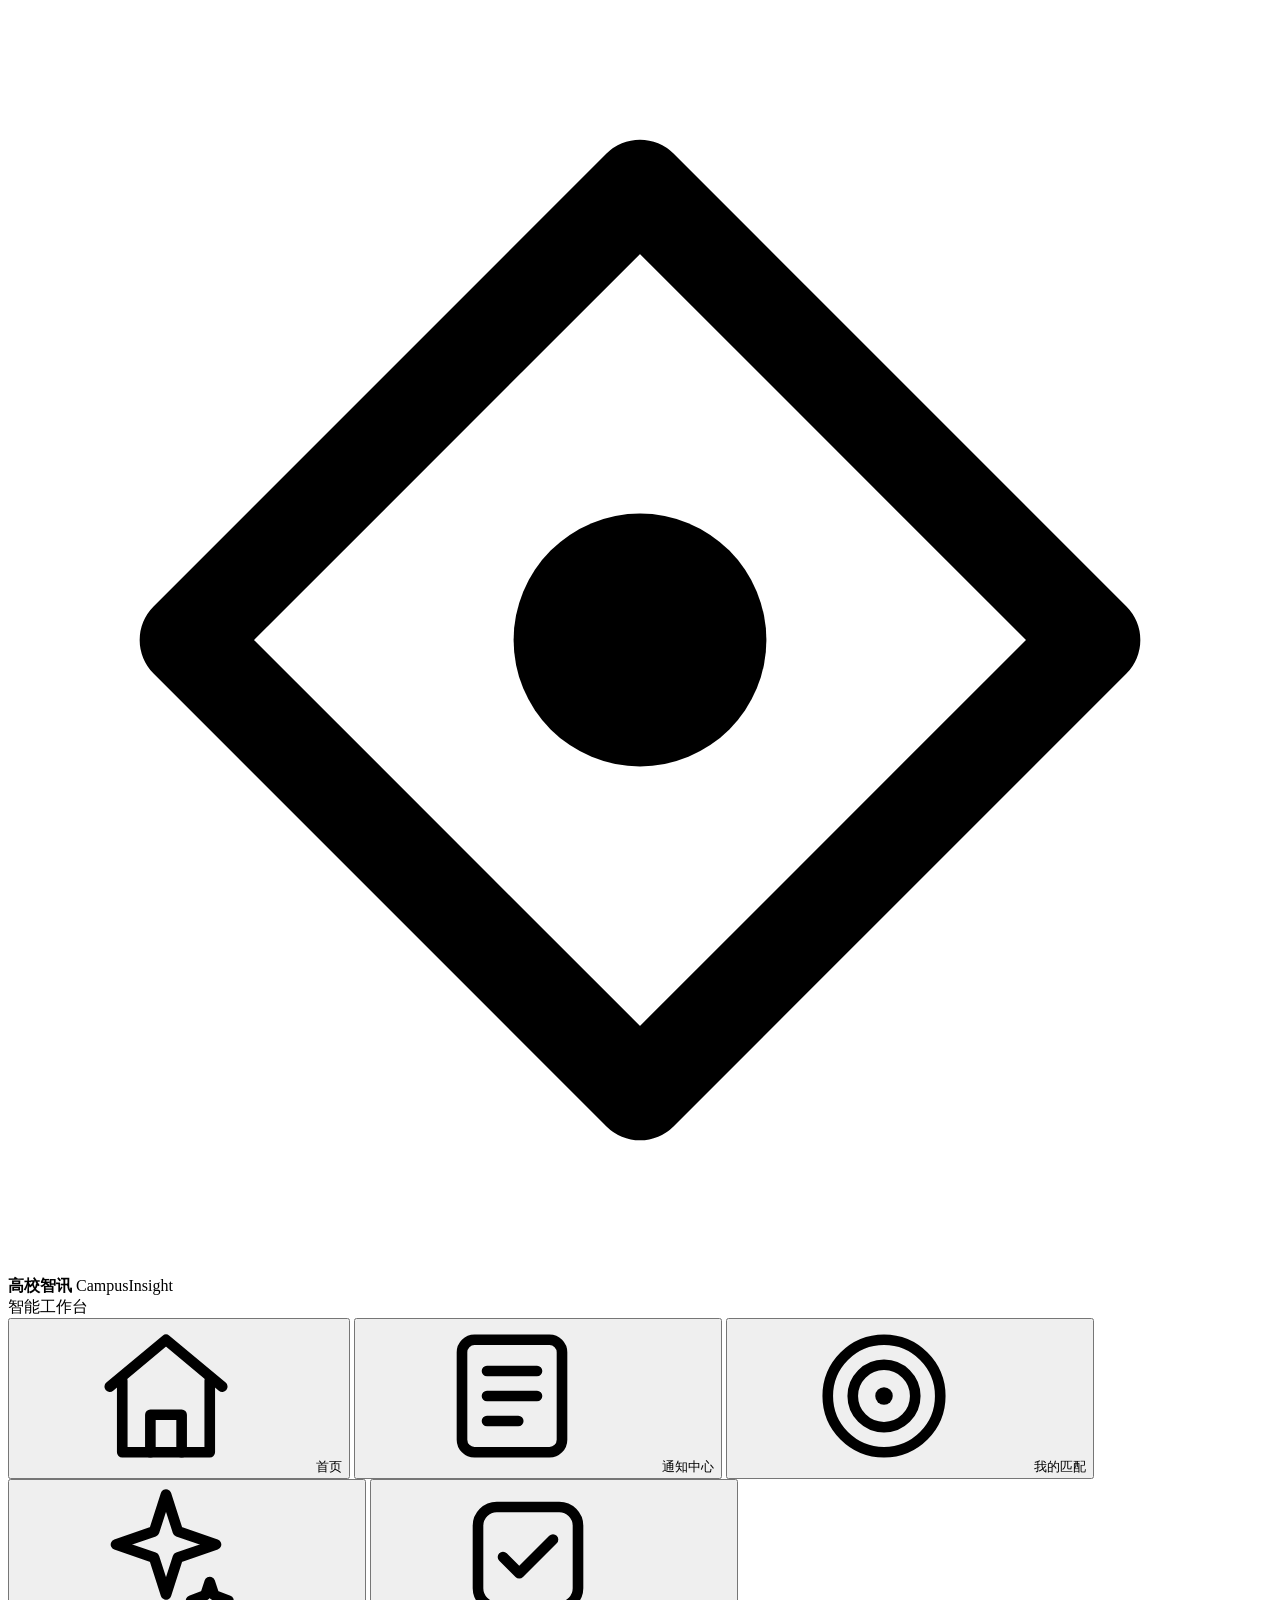
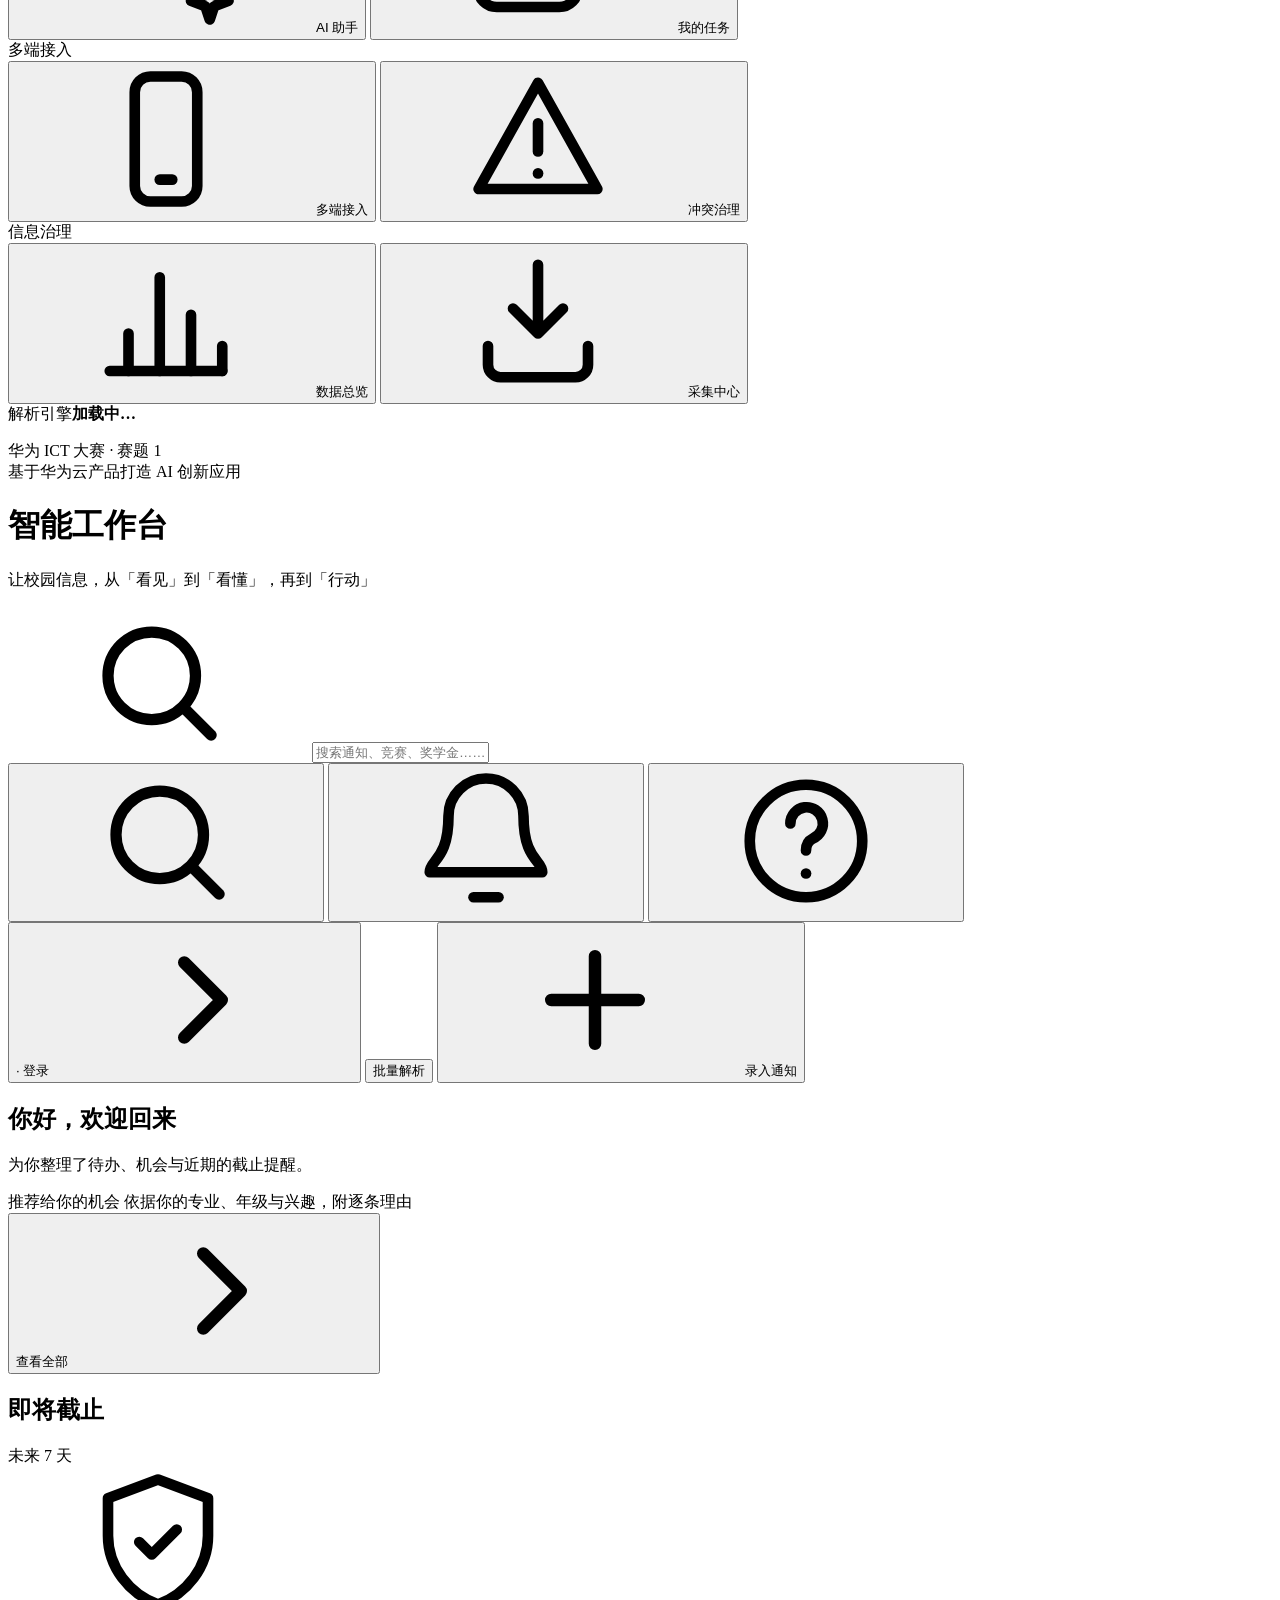
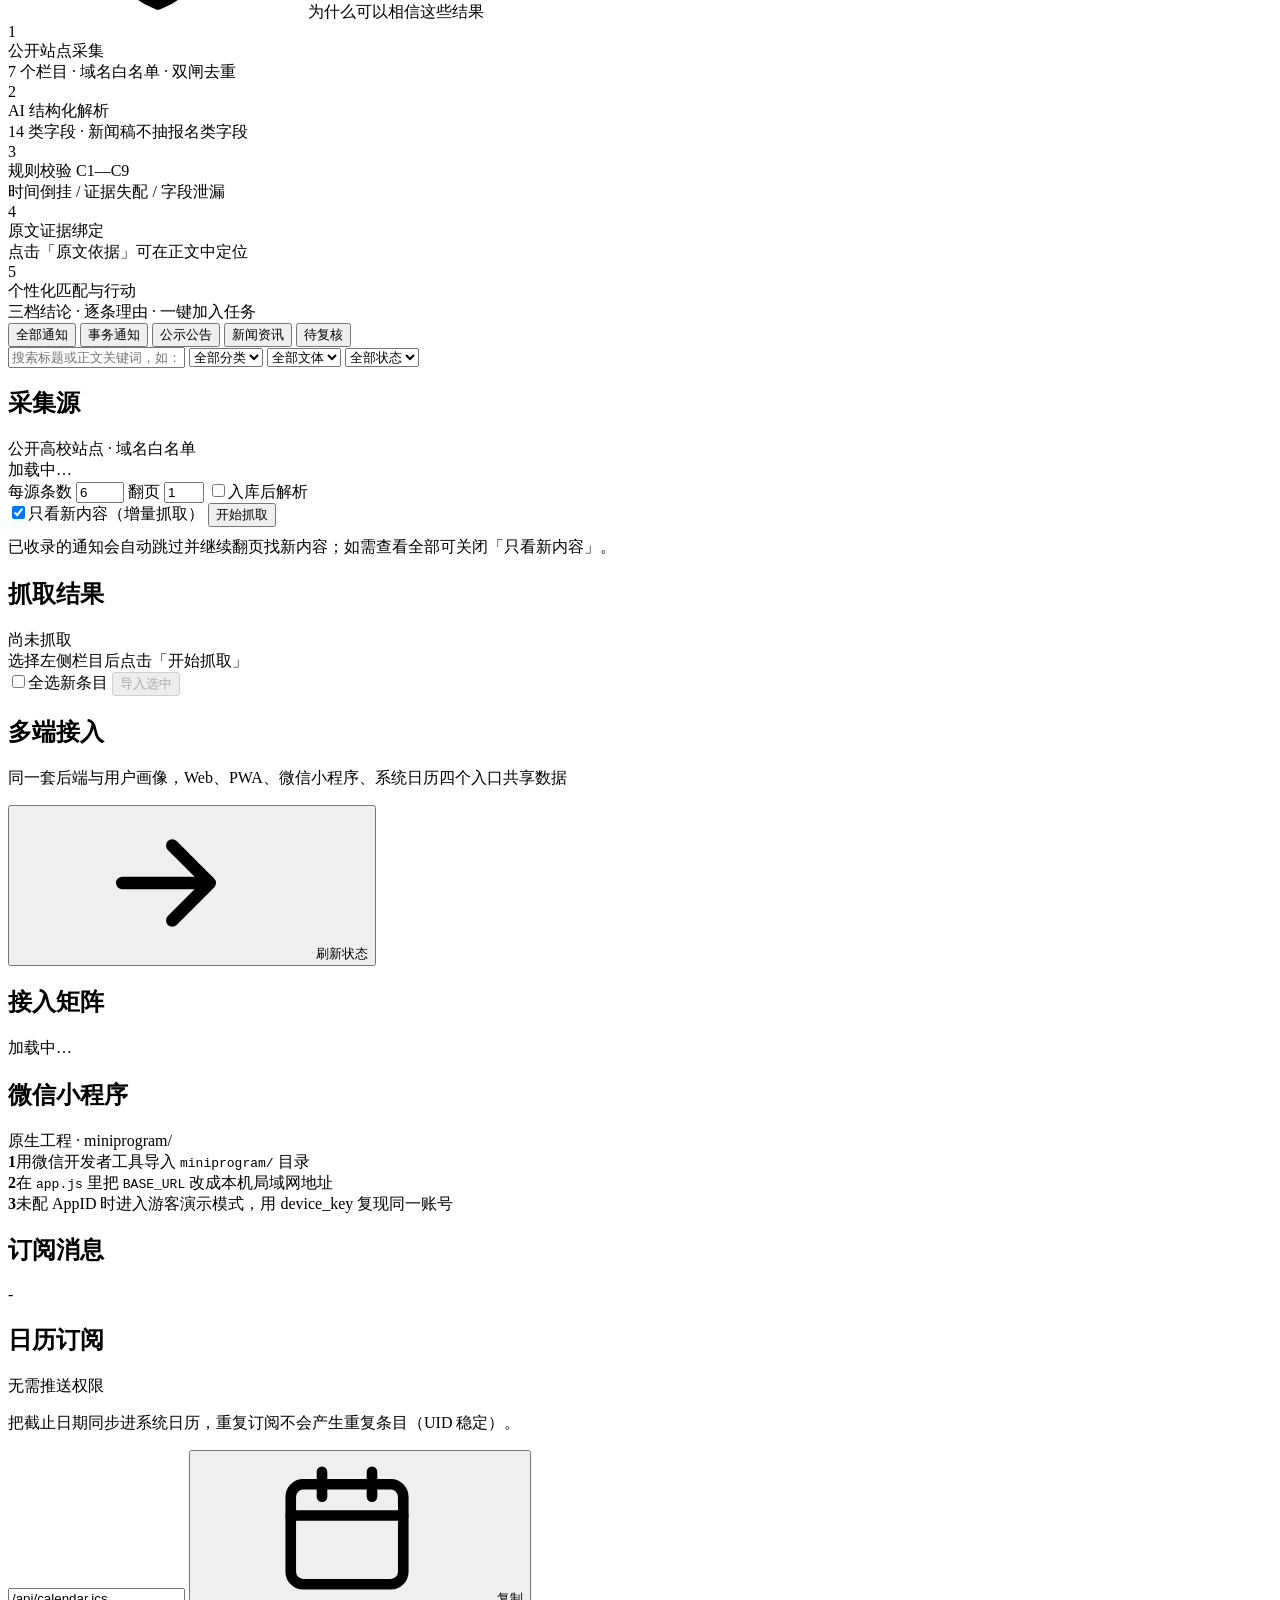
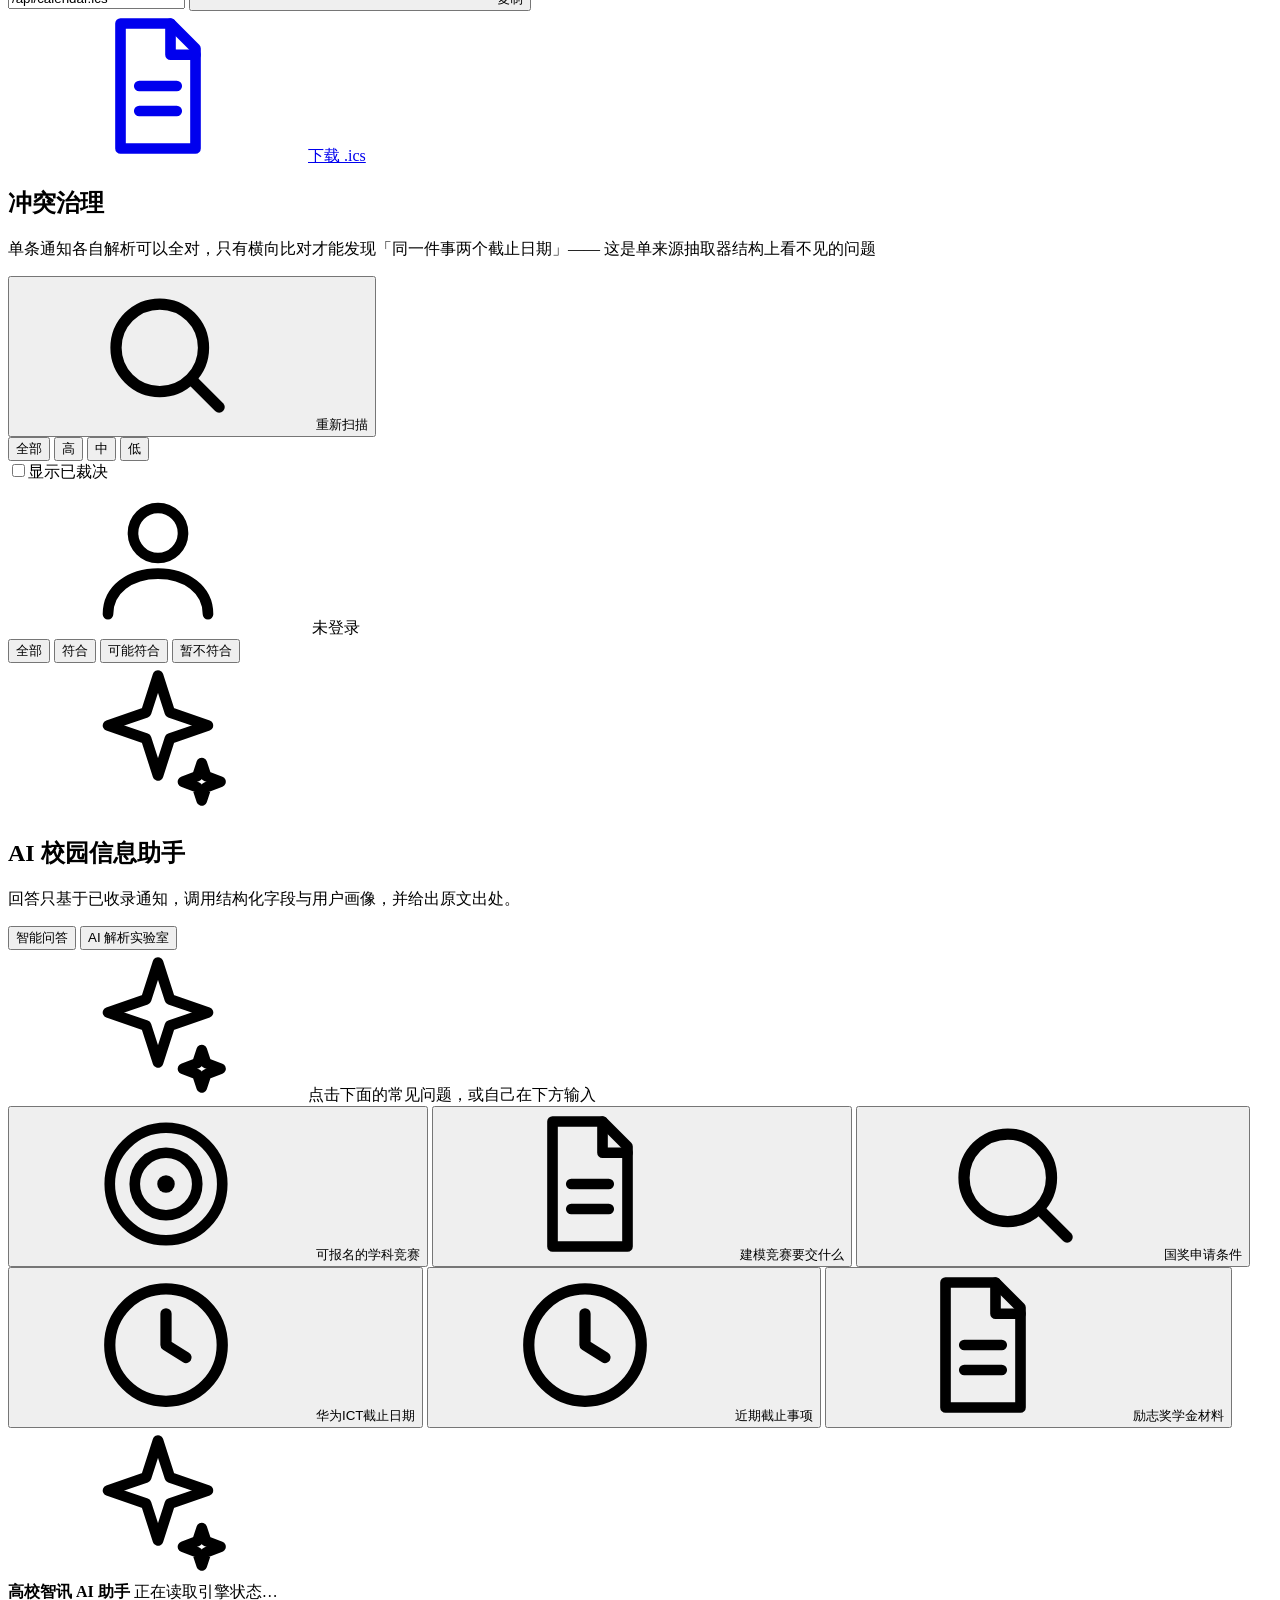
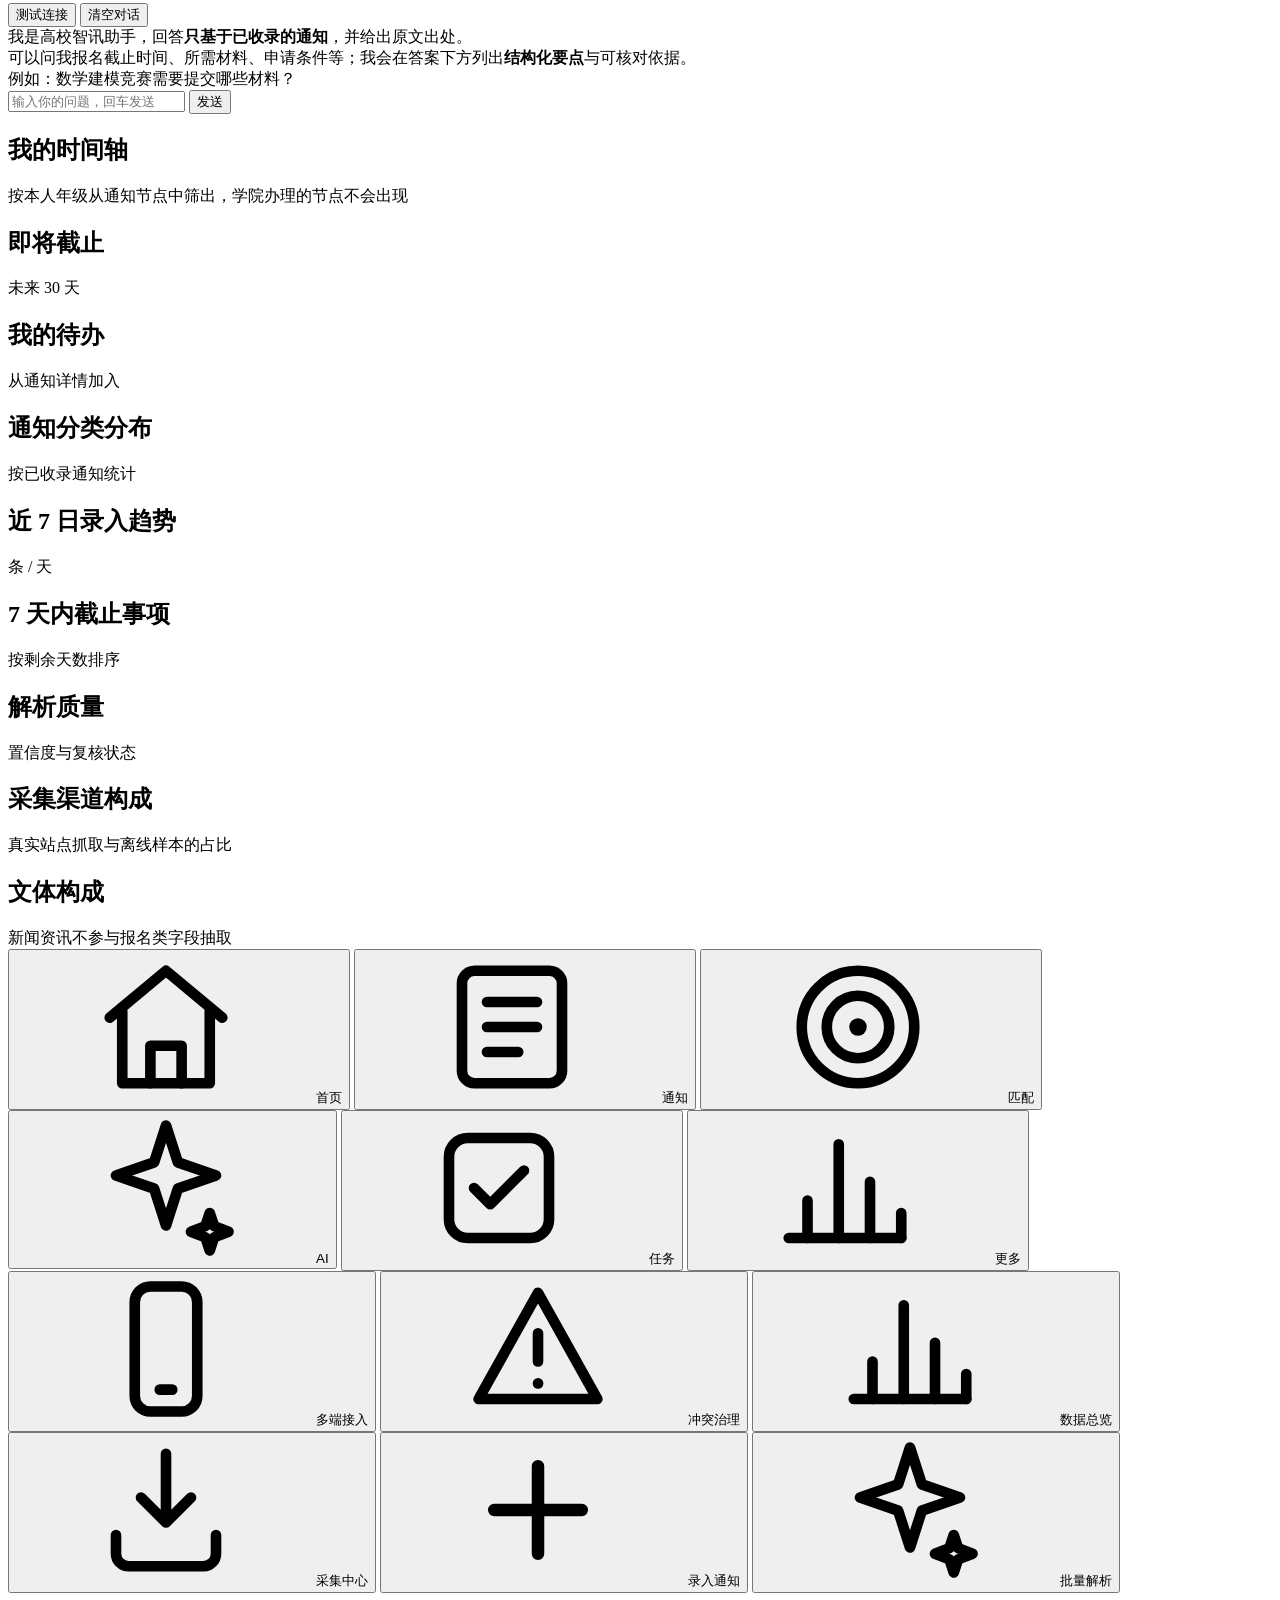
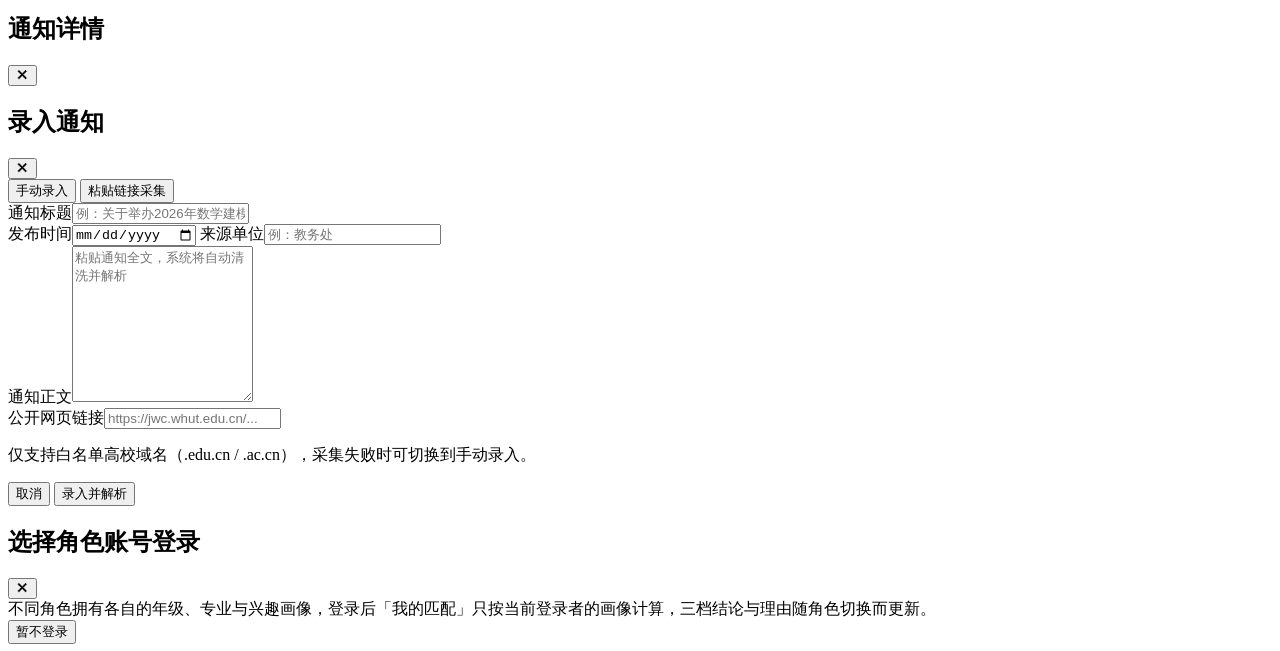
==== app/templates/index.html @ 532349d1 "feat: 七因子推荐算法 + 问答精准度提升 匹配从硬编码加法升级为七因子加权模型（适用对象 0.28 / 兴趣 0.20 / 专业 0.14 / 时效 0.12 / 完整性 0.10 / 硬条件 " ====
<!DOCTYPE html>
<html lang="zh-CN">
<head>
<meta charset="UTF-8" />
<meta name="viewport" content="width=device-width, initial-scale=1.0, viewport-fit=cover" />
<meta name="theme-color" content="#F6F8FC" />
<meta name="description" content="高校智讯 CampusInsight：基于华为云的高校通知智能解析与个性化服务平台，让学生看懂通知、不错过时限，并让每个 AI 结论都能回到原文核对。" />
<meta name="mobile-web-app-capable" content="yes" />
<meta name="apple-mobile-web-app-capable" content="yes" />
<meta name="apple-mobile-web-app-status-bar-style" content="default" />
<meta name="apple-mobile-web-app-title" content="高校智讯" />
<meta name="format-detection" content="telephone=no" />
<link rel="manifest" href="/manifest.webmanifest" />
<link rel="icon" type="image/png" sizes="192x192" href="/static/icons/icon-192.png" />
<link rel="apple-touch-icon" href="/static/icons/icon-192.png" />
<title>高校智讯 CampusInsight · 让校园信息，从「看见」到「看懂」，再到「行动」</title>
<link rel="stylesheet" href="/static/css/style.css" />
<link rel="stylesheet" href="/static/css/mobile.css" />
</head>
<body>

<div class="offline-bar" id="offlineBar" hidden>
  <svg><use href="#i-cloud"/></svg>
  <span>当前处于离线状态：已缓存页面仍可浏览，解析与 AI 问答需联网。</span>
</div>

<!-- 线性图标 sprite：统一 Lucide 风格，不使用 Emoji -->
<svg style="position:absolute;width:0;height:0;overflow:hidden" aria-hidden="true">
  <symbol id="i-home" viewBox="0 0 24 24" fill="none" stroke="currentColor" stroke-width="1.7" stroke-linecap="round" stroke-linejoin="round"><path d="M3 10.5 12 3l9 7.5"/><path d="M5 9.5V21h14V9.5"/><path d="M9.5 21v-6h5v6"/></symbol>
  <symbol id="i-notice" viewBox="0 0 24 24" fill="none" stroke="currentColor" stroke-width="1.7" stroke-linecap="round" stroke-linejoin="round"><rect x="4" y="3" width="16" height="18" rx="2"/><path d="M8 8h8M8 12h8M8 16h5"/></symbol>
  <symbol id="i-match" viewBox="0 0 24 24" fill="none" stroke="currentColor" stroke-width="1.7" stroke-linecap="round" stroke-linejoin="round"><circle cx="12" cy="12" r="9"/><circle cx="12" cy="12" r="5"/><circle cx="12" cy="12" r="1.4" fill="currentColor" stroke="none"/></symbol>
  <symbol id="i-spark" viewBox="0 0 24 24" fill="none" stroke="currentColor" stroke-width="1.7" stroke-linecap="round" stroke-linejoin="round"><path d="m12 2 1.9 5.9L20 10l-6.1 2.1L12 18l-1.9-5.9L4 10l6.1-2.1L12 2Z"/><path d="m19 16 .7 2.1L22 19l-2.3.9L19 22l-.7-2.1L16 19l2.3-.9L19 16Z"/></symbol>
  <symbol id="i-task" viewBox="0 0 24 24" fill="none" stroke="currentColor" stroke-width="1.7" stroke-linecap="round" stroke-linejoin="round"><rect x="4" y="4" width="16" height="16" rx="3"/><path d="m8 12 2.6 2.6L16 9.2"/></symbol>
  <symbol id="i-chart" viewBox="0 0 24 24" fill="none" stroke="currentColor" stroke-width="1.7" stroke-linecap="round" stroke-linejoin="round"><path d="M3 20h18"/><path d="M6 20v-6M11 20V5M16 20v-9M21 20v-4"/></symbol>
  <symbol id="i-cloud" viewBox="0 0 24 24" fill="none" stroke="currentColor" stroke-width="1.7" stroke-linecap="round" stroke-linejoin="round"><path d="M12 3v11m0 0 4-4m-4 4-4-4"/><path d="M4 16v3a2 2 0 0 0 2 2h12a2 2 0 0 0 2-2v-3"/></symbol>
  <symbol id="i-search" viewBox="0 0 24 24" fill="none" stroke="currentColor" stroke-width="1.8" stroke-linecap="round" stroke-linejoin="round"><circle cx="11" cy="11" r="7"/><path d="m16.5 16.5 4 4"/></symbol>
  <symbol id="i-bell" viewBox="0 0 24 24" fill="none" stroke="currentColor" stroke-width="1.7" stroke-linecap="round" stroke-linejoin="round"><path d="M18 8a6 6 0 1 0-12 0c0 7-3 7-3 9h18c0-2-3-2-3-9"/><path d="M10 21h4"/></symbol>
  <symbol id="i-help" viewBox="0 0 24 24" fill="none" stroke="currentColor" stroke-width="1.7" stroke-linecap="round" stroke-linejoin="round"><circle cx="12" cy="12" r="9"/><path d="M9.5 9.2a2.6 2.6 0 1 1 3.6 2.4c-.8.4-1.1 1-1.1 1.9"/><path d="M12 17.2h.01"/></symbol>
  <symbol id="i-arrow" viewBox="0 0 24 24" fill="none" stroke="currentColor" stroke-width="2" stroke-linecap="round" stroke-linejoin="round"><path d="M5 12h14m-6-6 6 6-6 6"/></symbol>
  <symbol id="i-chevron" viewBox="0 0 24 24" fill="none" stroke="currentColor" stroke-width="2" stroke-linecap="round" stroke-linejoin="round"><path d="m9 6 6 6-6 6"/></symbol>
  <symbol id="i-clock" viewBox="0 0 24 24" fill="none" stroke="currentColor" stroke-width="1.8" stroke-linecap="round" stroke-linejoin="round"><circle cx="12" cy="12" r="9"/><path d="M12 7v5l3.2 2"/></symbol>
  <symbol id="i-check" viewBox="0 0 24 24" fill="none" stroke="currentColor" stroke-width="2.4" stroke-linecap="round" stroke-linejoin="round"><path d="m5 12 4.5 4.5L19 7"/></symbol>
  <symbol id="i-shield" viewBox="0 0 24 24" fill="none" stroke="currentColor" stroke-width="1.7" stroke-linecap="round" stroke-linejoin="round"><path d="M12 2 4 5v6c0 5 3.4 9.3 8 11 4.6-1.7 8-6 8-11V5l-8-3Z"/><path d="m9 12 2 2 4-4"/></symbol>
  <symbol id="i-file" viewBox="0 0 24 24" fill="none" stroke="currentColor" stroke-width="1.7" stroke-linecap="round" stroke-linejoin="round"><path d="M6 2h8l4 4v16H6z"/><path d="M14 2v5h4M9 12h6M9 16h6"/></symbol>
  <symbol id="i-plus" viewBox="0 0 24 24" fill="none" stroke="currentColor" stroke-width="2" stroke-linecap="round" stroke-linejoin="round"><path d="M12 5v14M5 12h14"/></symbol>
  <symbol id="i-user" viewBox="0 0 24 24" fill="none" stroke="currentColor" stroke-width="1.7" stroke-linecap="round" stroke-linejoin="round"><circle cx="12" cy="8" r="4"/><path d="M4 21c0-4 3.6-6.5 8-6.5s8 2.5 8 6.5"/></symbol>
<symbol id="i-mobile" viewBox="0 0 24 24" fill="none" stroke="currentColor" stroke-width="1.7" stroke-linecap="round" stroke-linejoin="round"><rect x="7" y="2" width="10" height="20" rx="2.5"/><path d="M11 18.5h2"/></symbol>
<symbol id="i-alert" viewBox="0 0 24 24" fill="none" stroke="currentColor" stroke-width="1.7" stroke-linecap="round" stroke-linejoin="round"><path d="M12 3 2.5 20h19L12 3Z"/><path d="M12 9.5v4.5"/><path d="M12 17.5h.01"/></symbol>
<symbol id="i-calendar" viewBox="0 0 24 24" fill="none" stroke="currentColor" stroke-width="1.7" stroke-linecap="round" stroke-linejoin="round"><rect x="3" y="5" width="18" height="16" rx="2"/><path d="M3 10h18M8 3v4M16 3v4"/></symbol>
<symbol id="i-wechat" viewBox="0 0 24 24" fill="none" stroke="currentColor" stroke-width="1.7" stroke-linecap="round" stroke-linejoin="round"><path d="M9 3.5c-4 0-7 2.7-7 6 0 1.9 1 3.5 2.7 4.6L4 17l2.6-1.3c.7.2 1.5.3 2.4.3"/><path d="M22 14.5c0-3-2.7-5.4-6-5.4s-6 2.4-6 5.4 2.7 5.4 6 5.4c.7 0 1.4-.1 2-.3l2 1-.5-1.7c1.5-.9 2.5-2.4 2.5-4.1Z"/></symbol>
</svg>

<div class="layout">
  <aside class="sidebar">
    <div class="brand">
      <div class="brand-mark">
        <svg viewBox="0 0 24 24" fill="none" stroke="currentColor" stroke-width="1.8"
             stroke-linecap="round" stroke-linejoin="round" aria-hidden="true">
          <path d="M12 3.4 20.6 12 12 20.6 3.4 12 12 3.4Z"/>
          <circle cx="12" cy="12" r="2.4" fill="currentColor" stroke="none"/>
        </svg>
      </div>
      <div class="brand-text">
        <strong>高校智讯</strong>
        <span>CampusInsight</span>
      </div>
    </div>

    <nav class="nav" id="nav">
      <div class="nav-group">
        <div class="nav-group-title">智能工作台</div>
        <button class="nav-item active" data-view="home" title="首页">
          <span class="ico"><svg><use href="#i-home"/></svg></span><span class="label">首页</span>
        </button>
        <button class="nav-item" data-view="notices" title="通知中心">
          <span class="ico"><svg><use href="#i-notice"/></svg></span><span class="label">通知中心</span>
        </button>
        <button class="nav-item" data-view="match" title="我的匹配">
          <span class="ico"><svg><use href="#i-match"/></svg></span><span class="label">我的匹配</span>
        </button>
        <button class="nav-item" data-view="qa" title="AI 助手">
          <span class="ico"><svg><use href="#i-spark"/></svg></span><span class="label">AI 助手</span>
        </button>
        <button class="nav-item" data-view="tasks" title="我的任务">
          <span class="ico"><svg><use href="#i-task"/></svg></span><span class="label">我的任务</span>
        </button>
      </div>

      <div class="nav-group">
        <div class="nav-group-title">多端接入</div>
        <button class="nav-item" data-view="mobile" title="多端接入">
          <span class="ico"><svg><use href="#i-mobile"/></svg></span><span class="label">多端接入</span>
        </button>
        <button class="nav-item" data-view="conflicts" title="冲突治理">
          <span class="ico"><svg><use href="#i-alert"/></svg></span><span class="label">冲突治理</span>
          <span class="nav-badge" id="conflictBadge" hidden>0</span>
        </button>
      </div>

      <div class="nav-group">
        <div class="nav-group-title">信息治理</div>
        <button class="nav-item" data-view="dashboard" title="数据总览">
          <span class="ico"><svg><use href="#i-chart"/></svg></span><span class="label">数据总览</span>
        </button>
        <button class="nav-item" data-view="sources" title="采集中心">
          <span class="ico"><svg><use href="#i-cloud"/></svg></span><span class="label">采集中心</span>
        </button>
      </div>
    </nav>

      <div class="sidebar-foot">
        <div class="engine-box" id="engineBox">
          <div class="engine-row"><span><i class="engine-dot"></i>解析引擎</span><b id="engineName">加载中…</b></div>
        </div>
      <p class="foot-note">华为 ICT 大赛 · 赛题 1<br/>基于华为云产品打造 AI 创新应用</p>
    </div>
  </aside>

  <main class="main">
    <header class="topbar">
      <div class="topbar-title">
        <h1 id="viewTitle">智能工作台</h1>
        <p id="viewDesc">让校园信息，从「看见」到「看懂」，再到「行动」</p>
      </div>

      <div class="topbar-search">
        <span class="s-ico"><svg><use href="#i-search"/></svg></span>
        <input class="top-search-input" id="globalSearch" placeholder="搜索通知、竞赛、奖学金……" autocomplete="off" />
      </div>

      <div class="topbar-actions">
        <button class="icon-btn mobile-only" id="btnMobileSearch" title="搜索">
          <svg><use href="#i-search"/></svg>
        </button>
        <button class="icon-btn" id="btnBell" title="查看截止提醒">
          <svg><use href="#i-bell"/></svg><span class="badge" id="bellBadge" style="display:none">0</span>
        </button>
        <button class="icon-btn" id="btnHelp" title="使用帮助"><svg><use href="#i-help"/></svg></button>
        <button class="user-chip" id="userChip" type="button" title="登录 / 切换角色账号">
          <span class="avatar-sm" id="topAvatar">·</span>
          <span class="u-name" id="topUserName">登录</span>
          <svg class="u-caret"><use href="#i-chevron"/></svg>
        </button>
        <button class="btn ghost" id="btnBatchAnalyze">批量解析</button>
        <button class="btn primary" id="btnAddNotice"><svg><use href="#i-plus"/></svg>录入通知</button>
      </div>
    </header>

    <div class="mobile-search" id="mobileSearchBar" hidden>
      <span class="s-ico"><svg><use href="#i-search"/></svg></span>
      <input class="top-search-input" id="mobileSearchInput" placeholder="搜索通知、竞赛、奖学金……"
             autocomplete="off" enterkeyhint="search" />
      <button class="icon-btn" id="mobileSearchClose" title="关闭搜索">✕</button>
    </div>

    <div class="scroll">

      <!-- ============ 首页 · 智能工作台 ============ -->
      <section class="view active" id="view-home">
        <div class="container">
          <div class="greeting">
            <h2 id="homeGreeting">你好，欢迎回来</h2>
            <p>为你整理了待办、机会与近期的截止提醒。</p>
          </div>

          <!-- AI 洞察 Hero（数据由 renderHome 实时填充） -->
          <div id="homeHero"></div>

          <!-- 4 个 Stats Card -->
          <div class="stat-grid" id="homeStats"></div>

          <div class="section-head">
            <div class="section-title">推荐给你的机会 <span class="sub">依据你的专业、年级与兴趣，附逐条理由</span></div>
            <button class="section-more" onclick="switchView('match')">查看全部 <svg><use href="#i-chevron"/></svg></button>
          </div>

          <div class="home-grid">
            <div class="opp-list" id="homeOpps"></div>
            <div>
              <div class="card">
                <div class="card-head"><h2>即将截止</h2><span class="hint">未来 7 天</span></div>
                <div class="due-list" id="homeDue"></div>
              </div>
              <div class="trust-card">
                <div class="trust-head"><svg><use href="#i-shield"/></svg>为什么可以相信这些结果</div>
                <div class="pipeline">
                  <div class="pipe-node"><span class="pipe-dot">1</span><div><div class="pipe-label">公开站点采集</div><div class="pipe-desc">7 个栏目 · 域名白名单 · 双闸去重</div></div></div>
                  <div class="pipe-node ai"><span class="pipe-dot">2</span><div><div class="pipe-label">AI 结构化解析</div><div class="pipe-desc">14 类字段 · 新闻稿不抽报名类字段</div></div></div>
                  <div class="pipe-node"><span class="pipe-dot">3</span><div><div class="pipe-label">规则校验 C1—C9</div><div class="pipe-desc">时间倒挂 / 证据失配 / 字段泄漏</div></div></div>
                  <div class="pipe-node ai"><span class="pipe-dot">4</span><div><div class="pipe-label">原文证据绑定</div><div class="pipe-desc">点击「原文依据」可在正文中定位</div></div></div>
                  <div class="pipe-node"><span class="pipe-dot">5</span><div><div class="pipe-label">个性化匹配与行动</div><div class="pipe-desc">三档结论 · 逐条理由 · 一键加入任务</div></div></div>
                </div>
              </div>
            </div>
          </div>
        </div>
      </section>

      <!-- ============ 通知中心 ============ -->
      <section class="view" id="view-notices">
        <div class="container">
          <div class="chip-row" id="noticeQuick">
            <button class="chip active" data-quick="all">全部通知</button>
            <button class="chip" data-quick="notice">事务通知</button>
            <button class="chip" data-quick="publicity">公示公告</button>
            <button class="chip" data-quick="news">新闻资讯</button>
            <button class="chip" data-quick="needs_review">待复核</button>
          </div>
          <div class="chip-row" id="categoryChips"></div>
          <div class="toolbar">
            <input class="input search" id="noticeSearch" placeholder="搜索标题或正文关键词，如：奖学金、建模、支教" />
            <select class="input select" id="noticeCategory"><option value="">全部分类</option></select>
            <select class="input select" id="noticeGenre">
              <option value="">全部文体</option>
              <option value="notice">事务通知</option>
              <option value="publicity">公示公告</option>
              <option value="news">新闻资讯</option>
            </select>
            <select class="input select" id="noticeReview">
              <option value="">全部状态</option>
              <option value="needs_review">待复核</option>
              <option value="reviewed">已复核</option>
              <option value="unparsed">未解析</option>
            </select>
          </div>
          <div class="notice-list" id="noticeList"></div>
          <div class="pager" id="noticePager"></div>
        </div>
      </section>

      <!-- ============ 采集中心 ============ -->
      <section class="view" id="view-sources">
        <div class="container">
          <div class="crawl-panel">
            <div class="card crawl-src">
              <div class="card-head"><h2>采集源</h2><span class="hint">公开高校站点 · 域名白名单</span></div>
              <div class="src-list" id="srcList"><div class="empty">加载中…</div></div>
              <div class="crawl-opts">
                <label class="field-inline"><span>每源条数</span>
                  <input class="input tiny" id="crawlLimit" type="number" value="6" min="1" max="30" /></label>
                <label class="field-inline"><span>翻页</span>
                  <input class="input tiny" id="crawlPages" type="number" value="1" min="1" max="5" /></label>
                <label class="field-inline chk"><input type="checkbox" id="crawlAnalyze" /><span>入库后解析</span></label>
              </div>
              <label class="field-inline chk" style="margin-top:8px"><input type="checkbox" id="crawlIncremental" checked /><span>只看新内容（增量抓取）</span></label>
              <button class="btn primary wide" id="btnCrawl">开始抓取</button>
              <p class="hint" id="crawlStat" style="margin-top:10px">已收录的通知会自动跳过并继续翻页找新内容；如需查看全部可关闭「只看新内容」。</p>
            </div>

            <div class="card crawl-result">
              <div class="card-head"><h2>抓取结果</h2><span class="hint" id="crawlCount">尚未抓取</span></div>
              <div class="crawl-table" id="crawlTable"><div class="empty">选择左侧栏目后点击「开始抓取」</div></div>
              <div class="crawl-foot">
                <label class="chk"><input type="checkbox" id="crawlAll" /><span>全选新条目</span></label>
                <button class="btn ghost" id="btnCrawlImport" disabled>导入选中</button>
              </div>
            </div>
          </div>
        </div>
      </section>

      <!-- ============ 多端接入 ============ -->
      <section class="view" id="view-mobile">
        <div class="container">
          <div class="page-head">
            <div>
              <h2 class="page-title">多端接入</h2>
              <p class="page-sub">同一套后端与用户画像，Web、PWA、微信小程序、系统日历四个入口共享数据</p>
            </div>
            <button class="btn ghost" id="btnRefreshMobile">
              <svg><use href="#i-arrow"/></svg>刷新状态
            </button>
          </div>

          <div class="kpi-row" id="mobileKpi"></div>

          <div class="mobile-grid">
            <div class="card">
              <div class="card-head"><h2>接入矩阵</h2><span class="hint" id="mobileModeHint">加载中…</span></div>
              <div class="platform-list" id="platformList"></div>
            </div>

            <div class="card">
              <div class="card-head"><h2>微信小程序</h2><span class="hint">原生工程 · miniprogram/</span></div>
              <div class="mp-body">
                <div class="mp-steps">
                  <div class="mp-step"><b>1</b><span>用微信开发者工具导入 <code>miniprogram/</code> 目录</span></div>
                  <div class="mp-step"><b>2</b><span>在 <code>app.js</code> 里把 <code>BASE_URL</code> 改成本机局域网地址</span></div>
                  <div class="mp-step"><b>3</b><span>未配 AppID 时进入游客演示模式，用 device_key 复现同一账号</span></div>
                </div>
                <div class="mp-config" id="mpConfig"></div>
              </div>
            </div>

            <div class="card">
              <div class="card-head"><h2>订阅消息</h2><span class="hint" id="pushState">-</span></div>
              <div class="push-body" id="pushBody"></div>
            </div>

            <div class="card">
              <div class="card-head"><h2>日历订阅</h2><span class="hint">无需推送权限</span></div>
              <div class="cal-body">
                <p class="hint">把截止日期同步进系统日历，重复订阅不会产生重复条目（UID 稳定）。</p>
                <div class="cal-link">
                  <input class="input" id="calUrl" readonly value="/api/calendar.ics" />
                  <button class="btn ghost" id="btnCopyCal">
                    <svg><use href="#i-calendar"/></svg>复制
                  </button>
                </div>
                <div class="cal-actions">
                  <a class="btn ghost" id="calDownload" href="/api/calendar.ics" download>
                    <svg><use href="#i-file"/></svg>下载 .ics
                  </a>
                </div>
              </div>
            </div>
          </div>
        </div>
      </section>

      <!-- ============ 冲突治理 ============ -->
      <section class="view" id="view-conflicts">
        <div class="container">
          <div class="page-head">
            <div>
              <h2 class="page-title">冲突治理</h2>
              <p class="page-sub">
                单条通知各自解析可以全对，只有横向比对才能发现「同一件事两个截止日期」——
                这是单来源抽取器结构上看不见的问题
              </p>
            </div>
            <button class="btn primary" id="btnScanConflicts">
              <svg><use href="#i-search"/></svg>重新扫描
            </button>
          </div>

          <div class="kpi-row" id="conflictKpi"></div>

          <div class="toolbar">
            <div class="seg" id="conflictFilter">
              <button class="seg-btn active" data-sev="">全部</button>
              <button class="seg-btn" data-sev="blocker">高</button>
              <button class="seg-btn" data-sev="warn">中</button>
              <button class="seg-btn" data-sev="info">低</button>
            </div>
            <label class="chk"><input type="checkbox" id="conflictResolved" /><span>显示已裁决</span></label>
            <span class="hint" id="conflictSummary"></span>
          </div>

          <div class="conflict-list" id="conflictList"></div>
        </div>
      </section>

      <!-- ============ 我的匹配 ============ -->
      <section class="view" id="view-match">
        <div class="container">
          <div class="toolbar">
            <div class="match-identity" id="matchIdentity" title="在右上角头像处登录或切换角色账号">
              <svg><use href="#i-user"/></svg>
              <span id="matchIdentityName">未登录</span>
            </div>
            <div class="seg" id="matchFilter">
              <button class="seg-btn active" data-level="">全部</button>
              <button class="seg-btn" data-level="match">符合</button>
              <button class="seg-btn" data-level="maybe">可能符合</button>
              <button class="seg-btn" data-level="no">暂不符合</button>
            </div>
            <span class="hint" id="matchSummary"></span>
          </div>
          <div class="profile-card" id="profileCard"></div>

          <!-- 精准推荐位：召回→排序→重排三段式，每条都给「为什么推给你」 -->
          <div class="reco-panel" id="recoPanel" hidden>
            <div class="reco-head">
              <div class="reco-title">
                <svg><use href="#i-spark"/></svg>
                <span>为你推荐</span>
                <span class="hint" id="recoMeta"></span>
              </div>
              <button class="btn ghost sm" id="recoExplainBtn" type="button">算法说明</button>
            </div>
            <div class="reco-grid" id="recoList"></div>
            <div class="reco-explain" id="recoExplain" hidden></div>
          </div>

          <div class="match-list" id="matchList"></div>
        </div>
      </section>

      <!-- ============ AI 助手：问答 / 解析实验室 ============ -->
      <section class="view" id="view-qa">
        <div class="qa-wrap">
          <div class="qa-hero">
            <div class="ai-mark"><svg><use href="#i-spark"/></svg></div>
            <h2>AI 校园信息助手</h2>
            <p>回答只基于已收录通知，调用结构化字段与用户画像，并给出原文出处。</p>
          </div>

          <div class="seg qa-tabs" id="qaTabs" role="tablist" aria-label="AI 助手功能页签">
            <button class="seg-btn active" data-tab="chat" role="tab" aria-selected="true">智能问答</button>
            <button class="seg-btn" data-tab="lab" role="tab" aria-selected="false">AI 解析实验室</button>
          </div>

          <!-- 页签 1：智能问答 -->
          <div class="qa-pane" id="qaPaneChat">
            <!-- 示例问题逐条经过自检回归：都能从已收录通知中给出带原文依据的确切答案 -->
            <div class="quick-hint"><svg><use href="#i-spark"/></svg>点击下面的常见问题，或自己在下方输入</div>
            <div class="quick-grid" id="quickQuestions">
              <button class="quick-card" data-q="有哪些学科竞赛可以报名？"><span class="q-ico"><svg><use href="#i-match"/></svg></span>可报名的学科竞赛</button>
              <button class="quick-card" data-q="数学建模竞赛需要提交哪些材料？"><span class="q-ico"><svg><use href="#i-file"/></svg></span>建模竞赛要交什么</button>
              <button class="quick-card" data-q="国家奖学金的申请条件是什么？"><span class="q-ico"><svg><use href="#i-search"/></svg></span>国奖申请条件</button>
              <button class="quick-card" data-q="华为ICT大赛的报名截止时间？"><span class="q-ico"><svg><use href="#i-clock"/></svg></span>华为ICT截止日期</button>
              <button class="quick-card" data-q="近期有哪些通知即将截止？"><span class="q-ico"><svg><use href="#i-clock"/></svg></span>近期截止事项</button>
              <button class="quick-card" data-q="国家励志奖学金需要准备什么材料？"><span class="q-ico"><svg><use href="#i-file"/></svg></span>励志奖学金材料</button>
            </div>
            <div class="qa-conv" id="qaConv">
              <div class="qa-head">
                <div class="qa-head-id">
                  <span class="ai-mark xs"><svg><use href="#i-spark"/></svg></span>
                  <div class="qa-head-txt">
                    <strong>高校智讯 AI 助手</strong>
                    <span id="chatStatus">正在读取引擎状态…</span>
                  </div>
                </div>
                <div class="qa-head-actions">
                  <span class="ai-status-dot" id="chatDot"></span>
                  <button class="btn ghost sm" id="btnAiProbe">测试连接</button>
                  <button class="btn ghost sm" id="btnChatClear">清空对话</button>
                </div>
              </div>
              <div class="qa-chat card" id="qaChat">
                <div class="msg bot">
                  <div class="bubble">
                    我是高校智讯助手，回答<strong>只基于已收录的通知</strong>，并给出原文出处。<br/>
                    可以问我报名截止时间、所需材料、申请条件等；我会在答案下方列出<strong>结构化要点</strong>与可核对依据。<br/>
                    例如：数学建模竞赛需要提交哪些材料？
                  </div>
                </div>
              </div>
            </div>
            <div class="qa-input">
              <input class="input" id="qaInput" placeholder="输入你的问题，回车发送"
                     autocomplete="off" enterkeyhint="send" />
              <button class="btn primary" id="qaSend">发送</button>
            </div>
          </div>

          <!-- 页签 2：AI 解析实验室（不入库，展示四层保护与字段证据） -->
          <div class="qa-pane" id="qaPaneLab" hidden>
            <div class="card lab-note">
              <div class="lab-note-head">
                <span class="ai-mark sm"><svg><use href="#i-shield"/></svg></span>
                <div>
                  <strong>粘贴一段通知，现场看 AI 如何被约束</strong>
                  <p>不写入数据库、不改动已收录通知。每个字段都要能在原文定位，最后统一经过 C1—C9 规则校验；
                     模型不可用会降级，且降级原因在结果里如实显示。</p>
                </div>
              </div>
              <div class="lab-layers">
                <span class="layer-chip">① 结构保护 · JSON Schema</span>
                <span class="layer-chip">② 文体保护 · 新闻稿不抽办理字段</span>
                <span class="layer-chip">③ 事实保护 · 原文接地</span>
                <span class="layer-chip">④ 兜底保护 · 自动降级且来源可见</span>
              </div>
            </div>

            <div class="card lab-form">
              <div class="card-head"><h2>输入原文</h2><span class="hint">点示例后改几个字，观察证据与校验的变化</span></div>
              <div class="lab-samples" id="labSamples">
                <button class="chip" data-sample="contest">竞赛报名通知</button>
                <button class="chip" data-sample="news">新闻资讯（应判为不可办理）</button>
                <button class="chip" data-sample="scholar">奖学金评选</button>
              </div>
              <div class="field-grid">
                <label class="field-cell"><span>通知标题</span>
                  <input class="input" id="labTitle" placeholder="关于举办…的通知" /></label>
                <label class="field-cell"><span>发布日期</span>
                  <input class="input" id="labPublish" type="date" /></label>
              </div>
              <label class="field-block wide"><span>通知正文</span>
                <textarea class="input" id="labContent" rows="7" placeholder="粘贴高校通知原文…"></textarea></label>
              <div class="lab-actions">
                <label class="check-line"><input type="checkbox" id="labRuleOnly" /> 仅用规则引擎（对照演示）</label>
                <button class="btn primary" id="btnLabRun">开始解析</button>
              </div>
              <p class="hint" id="labHint" style="margin-top:10px">置信度是字段完整度与可核验度的加权结果，不是录取概率或正确率。</p>
            </div>
            <div id="labResult"></div>
          </div>
        </div>
      </section>

      <!-- ============ 我的任务 ============ -->
      <section class="view" id="view-tasks">
        <div class="container">
          <div class="task-stats" id="taskStats"></div>

          <!-- 个人时间轴：一条通知里的多个节点，按本人身份筛出该办的那几条 -->
          <div class="card" style="margin-bottom:16px">
            <div class="card-head">
              <h2>我的时间轴</h2>
              <span class="hint" id="myTimelineHint">按本人年级从通知节点中筛出，学院办理的节点不会出现</span>
            </div>
            <div class="tl-panel" style="border:0;padding:0" id="myTimeline"></div>
          </div>

          <div class="grid-2" style="margin-top:0">
            <div class="card">
              <div class="card-head"><h2>即将截止</h2><span class="hint">未来 30 天</span></div>
              <div class="list" id="agendaList"></div>
            </div>
            <div class="card">
              <div class="card-head"><h2>我的待办</h2><span class="hint">从通知详情加入</span></div>
              <div class="list" id="taskList"></div>
            </div>
          </div>
        </div>
      </section>

      <!-- ============ 数据总览（信息治理） ============ -->
      <section class="view" id="view-dashboard">
        <div class="container">
          <div class="kpi-grid" id="kpiGrid"></div>

          <div class="grid-2">
            <div class="card">
              <div class="card-head"><h2>通知分类分布</h2><span class="hint">按已收录通知统计</span></div>
              <div class="bars" id="catBars"></div>
            </div>
            <div class="card">
              <div class="card-head"><h2>近 7 日录入趋势</h2><span class="hint">条 / 天</span></div>
              <div class="trend" id="trendChart"></div>
            </div>
          </div>

          <div class="grid-2">
            <div class="card">
              <div class="card-head"><h2>7 天内截止事项</h2><span class="hint">按剩余天数排序</span></div>
              <div class="list" id="deadlineList"></div>
            </div>
            <div class="card">
              <div class="card-head"><h2>解析质量</h2><span class="hint">置信度与复核状态</span></div>
              <div class="quality" id="qualityBox"></div>
            </div>
          </div>

          <div class="grid-2 block-gap">
            <div class="card">
              <div class="card-head"><h2>采集渠道构成</h2><span class="hint">真实站点抓取与离线样本的占比</span></div>
              <div class="bars" id="modeBars"></div>
            </div>
            <div class="card">
              <div class="card-head"><h2>文体构成</h2><span class="hint">新闻资讯不参与报名类字段抽取</span></div>
              <div class="bars" id="genreBars"></div>
            </div>
          </div>
        </div>
      </section>

    </div>
  </main>
</div>

<!-- 移动端底部导航 -->
<nav class="mobile-nav" id="mobileNav">
  <button class="active" data-view="home"><svg><use href="#i-home"/></svg>首页</button>
  <button data-view="notices"><svg><use href="#i-notice"/></svg>通知</button>
  <button data-view="match"><svg><use href="#i-match"/></svg>匹配</button>
  <button data-view="qa"><svg><use href="#i-spark"/></svg>AI</button>
  <button data-view="tasks"><svg><use href="#i-task"/></svg>任务</button>
  <button data-action="more" id="mobileMore"><svg><use href="#i-chart"/></svg>更多</button>
</nav>

<div class="sheet-mask" id="sheetMask"></div>
<nav class="sheet" id="moreSheet" aria-label="更多功能">
  <div class="sheet-handle"></div>
  <button class="sheet-item" data-view="mobile"><span class="ico"><svg><use href="#i-mobile"/></svg></span>多端接入</button>
  <button class="sheet-item" data-view="conflicts"><span class="ico"><svg><use href="#i-alert"/></svg></span>冲突治理</button>
  <button class="sheet-item" data-view="dashboard"><span class="ico"><svg><use href="#i-chart"/></svg></span>数据总览</button>
  <button class="sheet-item" data-view="sources"><span class="ico"><svg><use href="#i-cloud"/></svg></span>采集中心</button>
  <button class="sheet-item" id="sheetAddNotice"><span class="ico"><svg><use href="#i-plus"/></svg></span>录入通知</button>
  <button class="sheet-item" id="sheetBatchAnalyze"><span class="ico"><svg><use href="#i-spark"/></svg></span>批量解析</button>
</nav>

<!-- 详情抽屉 -->
<div class="drawer-mask" id="drawerMask"></div>
<aside class="drawer" id="drawer">
  <div class="drawer-head">
    <div>
      <h2 id="drawerTitle">通知详情</h2>
      <p class="hint" id="drawerMeta"></p>
    </div>
    <button class="icon-btn" id="drawerClose">✕</button>
  </div>
  <div class="drawer-body" id="drawerBody"></div>
</aside>

<!-- 录入弹窗 -->
<div class="modal-mask" id="modalMask">
  <div class="modal">
    <div class="modal-head">
      <h2>录入通知</h2>
      <button class="icon-btn" id="modalClose">✕</button>
    </div>
    <div class="tabs" id="ingestTabs">
      <button class="tab active" data-tab="manual">手动录入</button>
      <button class="tab" data-tab="url">粘贴链接采集</button>
    </div>
    <div class="modal-body">
      <div class="tab-pane active" id="pane-manual">
        <label class="field"><span>通知标题</span><input class="input" id="inTitle" placeholder="例：关于举办2026年数学建模竞赛的通知" /></label>
        <div class="row">
          <label class="field"><span>发布时间</span><input class="input" id="inPublish" type="date" /></label>
          <label class="field"><span>来源单位</span><input class="input" id="inSource" placeholder="例：教务处" /></label>
        </div>
        <label class="field"><span>通知正文</span><textarea class="input area" id="inContent" rows="10" placeholder="粘贴通知全文，系统将自动清洗并解析"></textarea></label>
      </div>
      <div class="tab-pane" id="pane-url">
        <label class="field"><span>公开网页链接</span><input class="input" id="inUrl" placeholder="https://jwc.whut.edu.cn/..." /></label>
        <p class="hint">仅支持白名单高校域名（.edu.cn / .ac.cn），采集失败时可切换到手动录入。</p>
      </div>
    </div>
    <div class="modal-foot">
      <button class="btn ghost" id="modalCancel">取消</button>
      <button class="btn primary" id="modalSubmit">录入并解析</button>
    </div>
  </div>
</div>

<!-- 角色账号登录弹窗 -->
<div class="modal-mask" id="loginMask">
  <div class="modal login-modal">
    <div class="modal-head">
      <h2>选择角色账号登录</h2>
      <button class="icon-btn" id="loginClose">✕</button>
    </div>
    <div class="login-intro">不同角色拥有各自的年级、专业与兴趣画像，登录后「我的匹配」只按当前登录者的画像计算，三档结论与理由随角色切换而更新。</div>
    <div class="login-roles" id="loginRoles"></div>
    <div class="login-foot">
      <button class="btn ghost sm" id="loginCancel">暂不登录</button>
    </div>
  </div>
</div>

<div class="toast" id="toast"></div>
<script src="/static/js/app.js"></script>
</body>
</html>
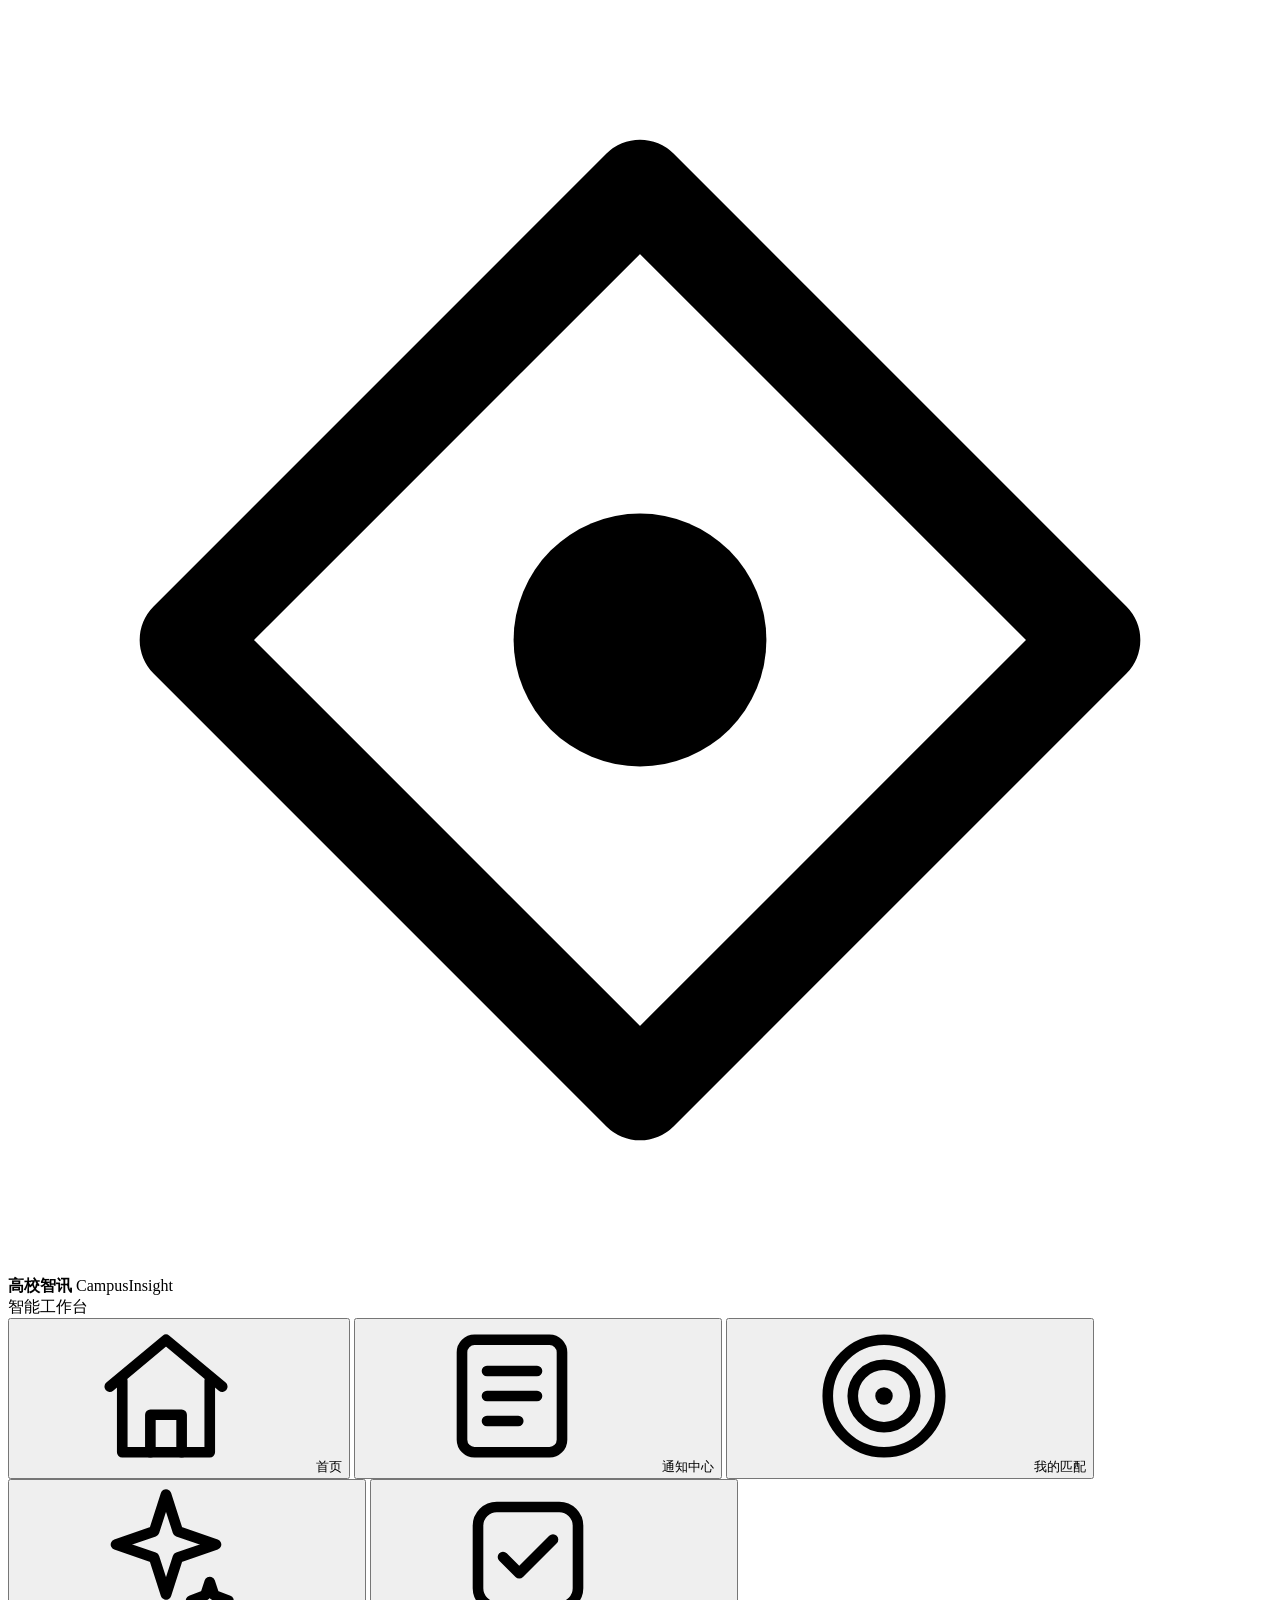
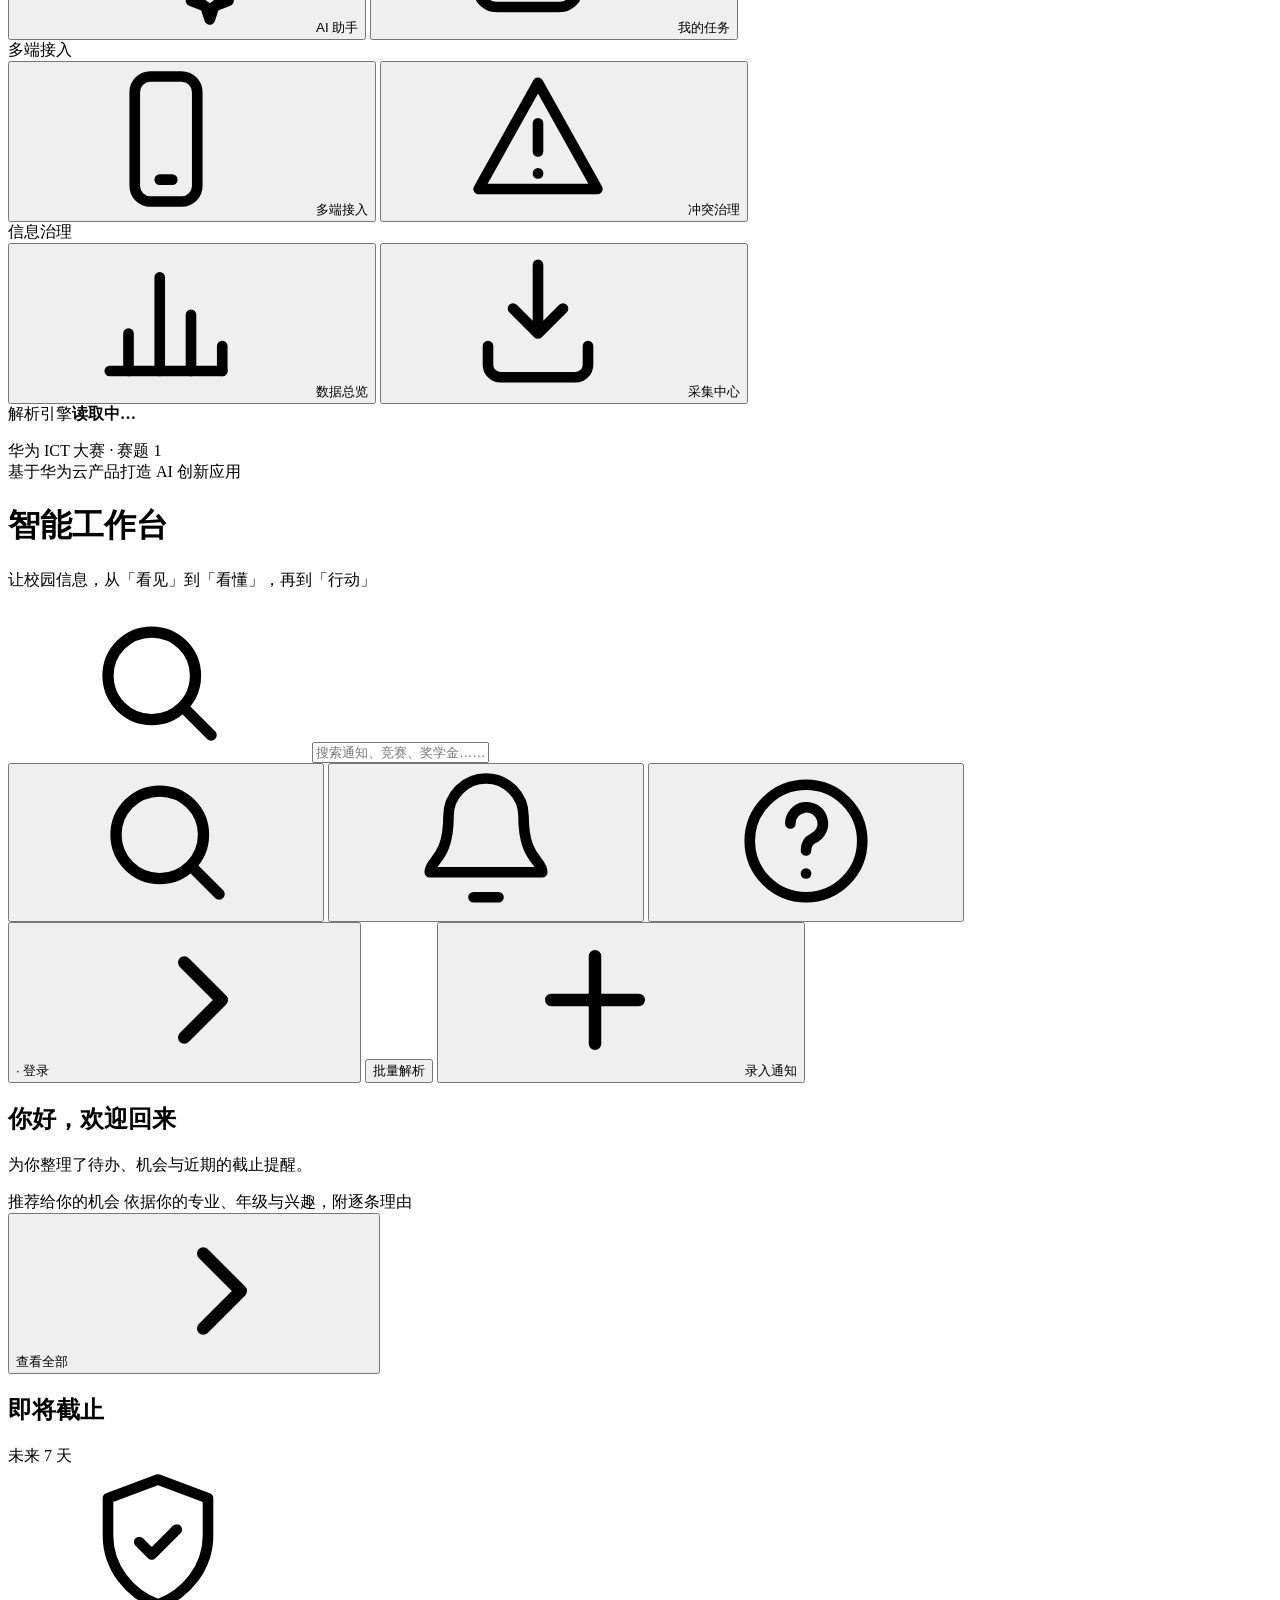
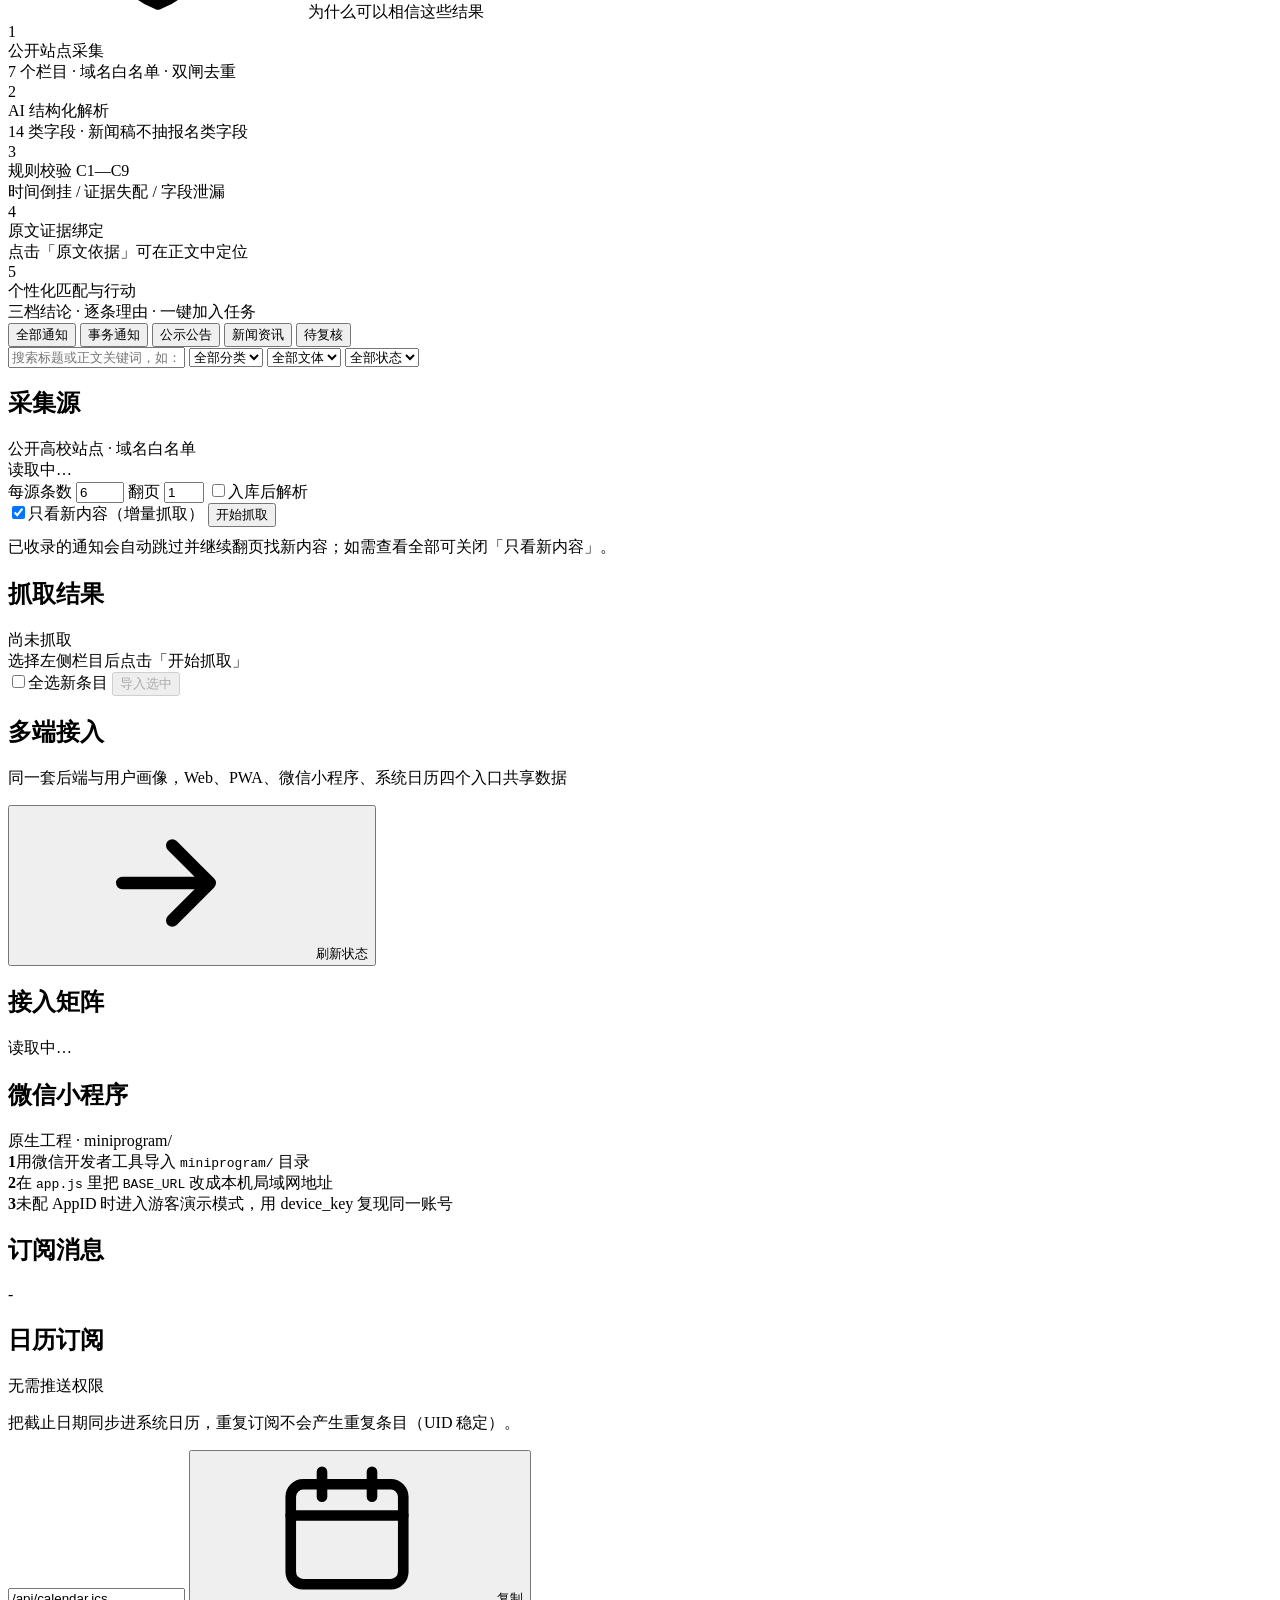
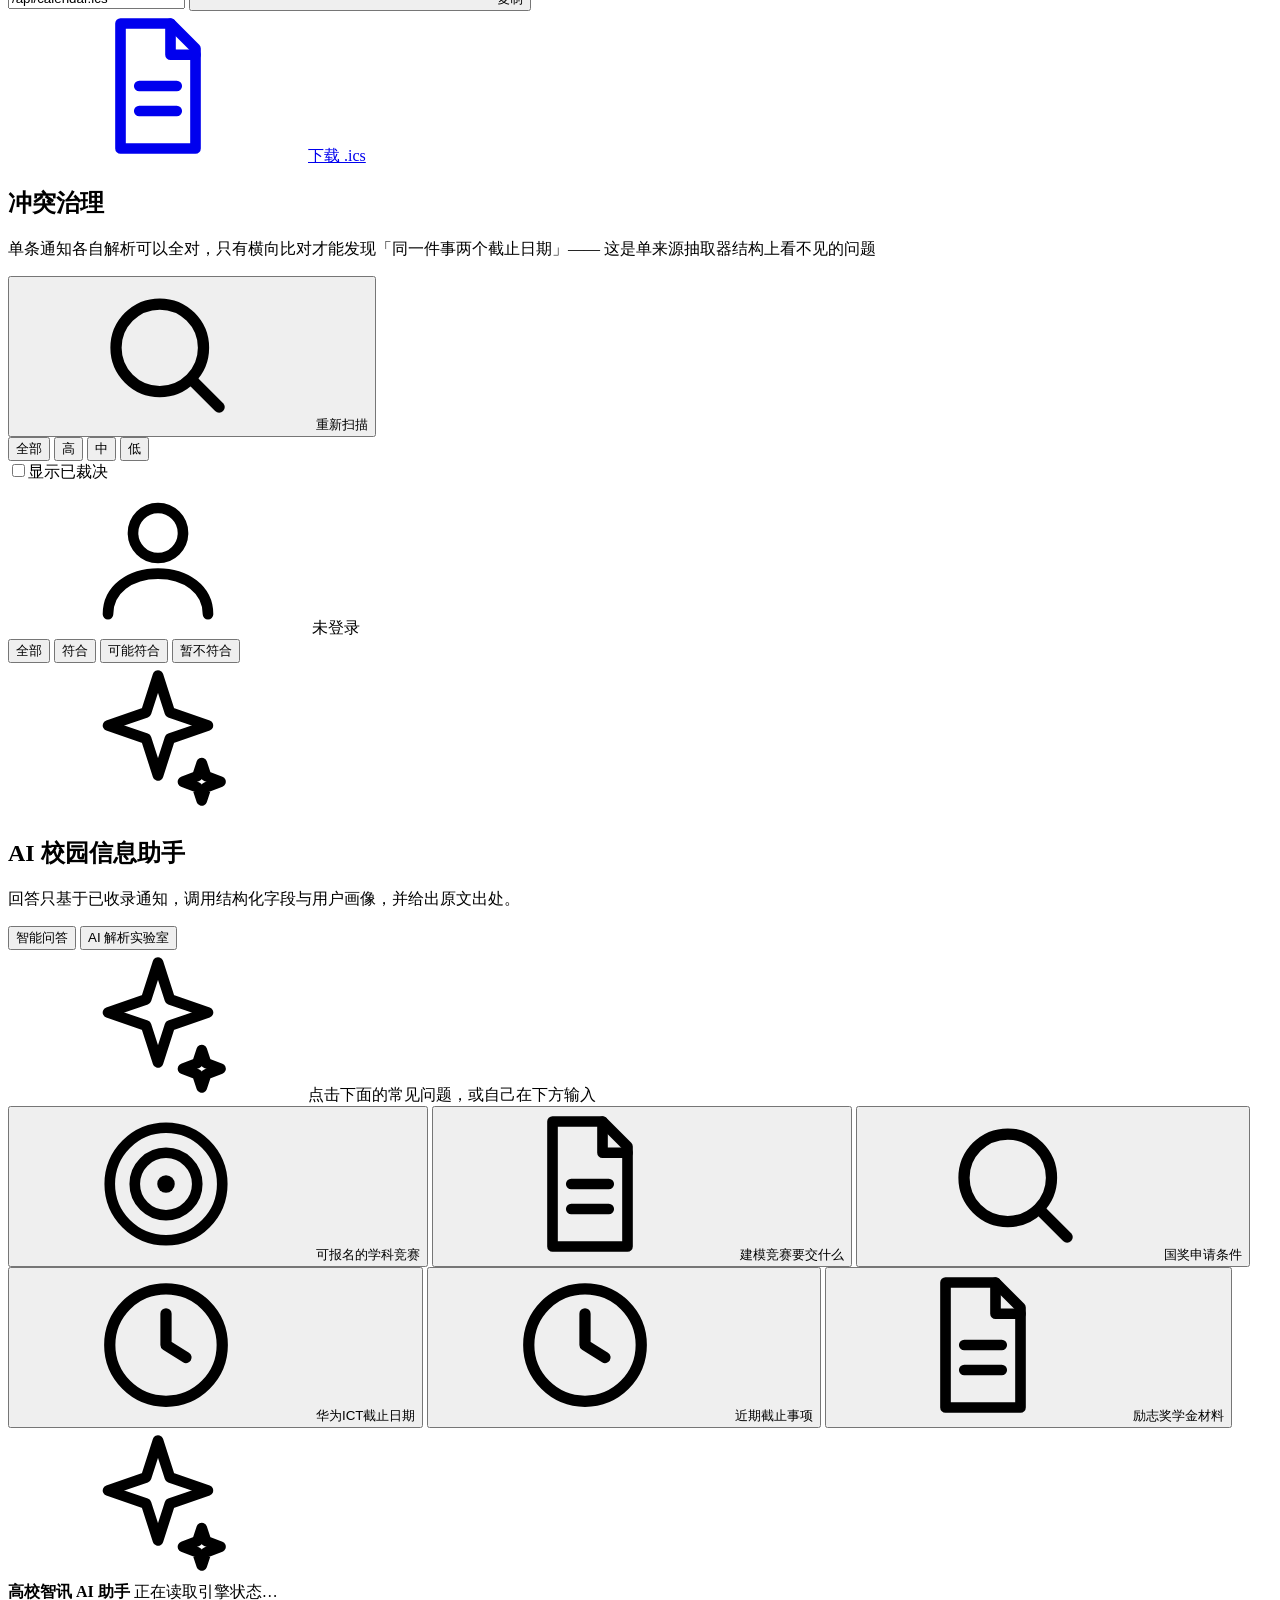
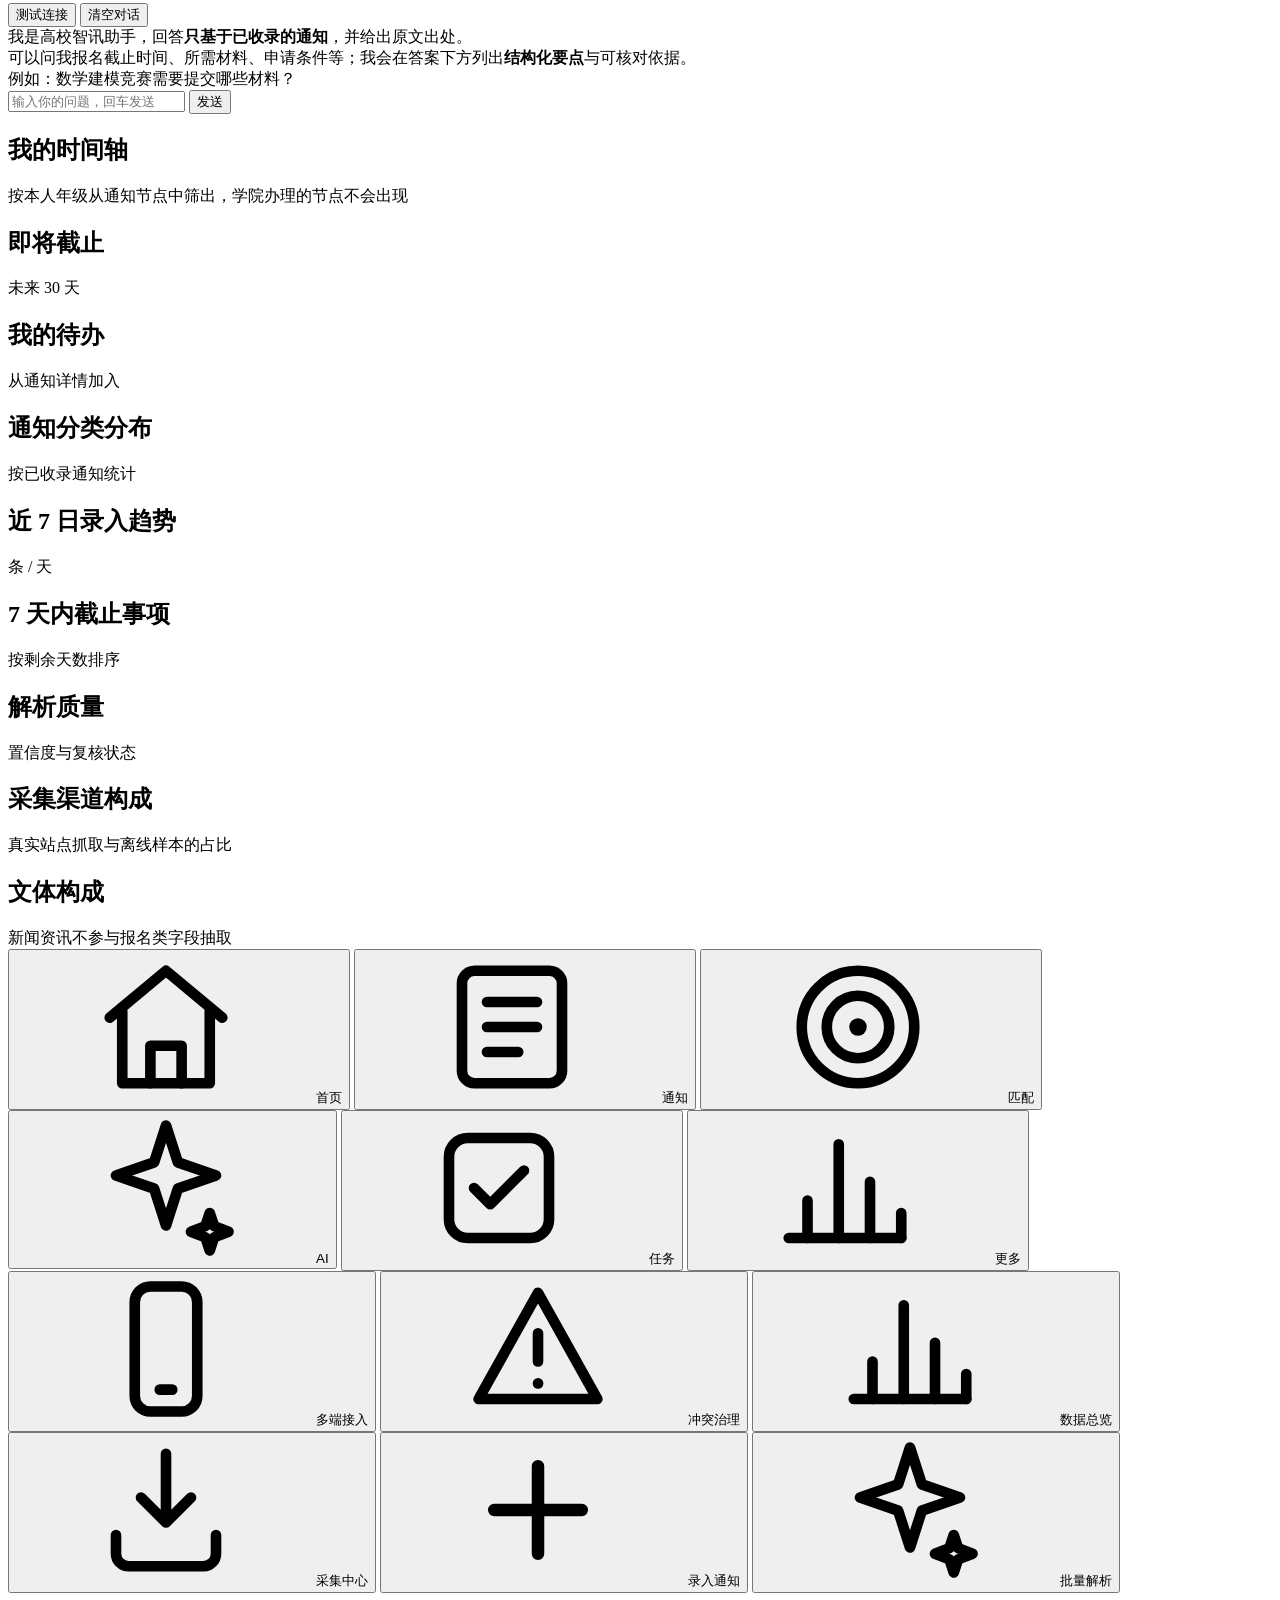
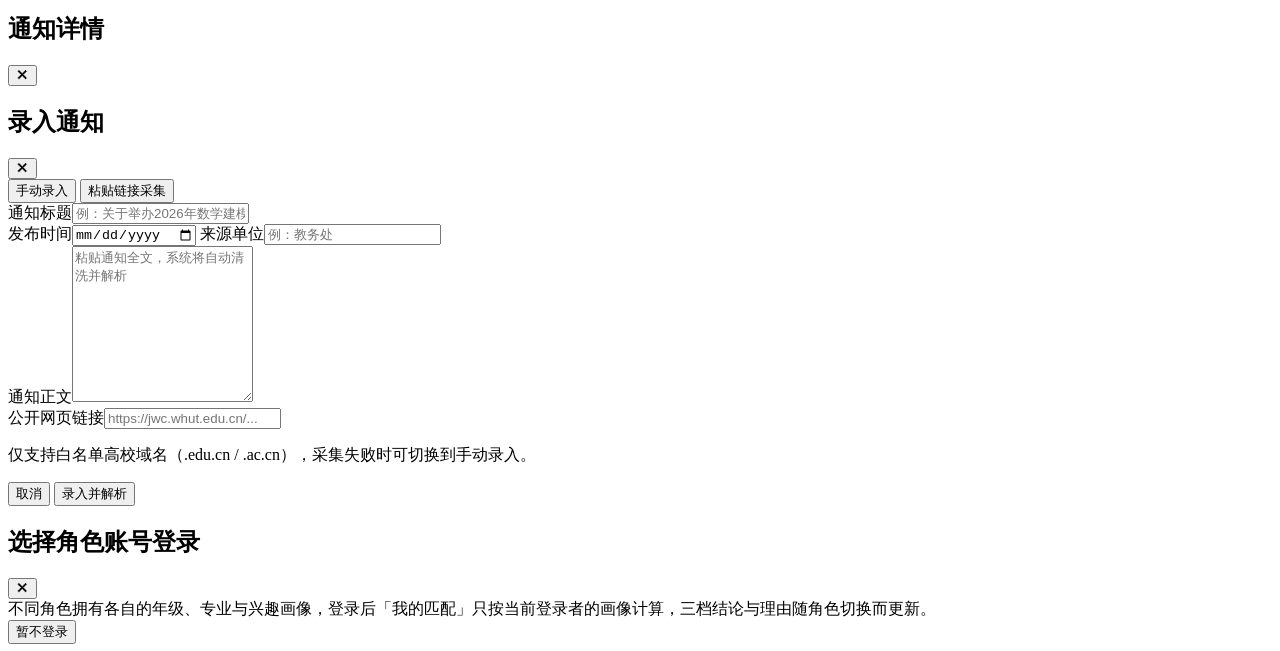
==== commit ed9b3103: "perf(ui): 统一加载与忙碌态，消除重复请求 - api() 内置 12s 短 TTL 缓存，仅缓存 GET，任何写请求成功后整体失效 - switchView 记录各视图最后取数时刻，15s " ====
--- a/app/templates/index.html
+++ b/app/templates/index.html
@@ -20,7 +20,7 @@
 <body>
 
 <div class="offline-bar" id="offlineBar" hidden>
-  <svg><use href="#i-cloud"/></svg>
+  <svg aria-hidden="true" focusable="false"><use href="#i-cloud"/></svg>
   <span>当前处于离线状态：已缓存页面仍可浏览，解析与 AI 问答需联网。</span>
 </div>
 
@@ -66,33 +66,33 @@
       </div>
     </div>
 
-    <nav class="nav" id="nav">
+    <nav class="nav" id="nav" aria-label="主导航">
       <div class="nav-group">
         <div class="nav-group-title">智能工作台</div>
         <button class="nav-item active" data-view="home" title="首页">
-          <span class="ico"><svg><use href="#i-home"/></svg></span><span class="label">首页</span>
+          <span class="ico"><svg aria-hidden="true" focusable="false"><use href="#i-home"/></svg></span><span class="label">首页</span>
         </button>
         <button class="nav-item" data-view="notices" title="通知中心">
-          <span class="ico"><svg><use href="#i-notice"/></svg></span><span class="label">通知中心</span>
+          <span class="ico"><svg aria-hidden="true" focusable="false"><use href="#i-notice"/></svg></span><span class="label">通知中心</span>
         </button>
         <button class="nav-item" data-view="match" title="我的匹配">
-          <span class="ico"><svg><use href="#i-match"/></svg></span><span class="label">我的匹配</span>
+          <span class="ico"><svg aria-hidden="true" focusable="false"><use href="#i-match"/></svg></span><span class="label">我的匹配</span>
         </button>
         <button class="nav-item" data-view="qa" title="AI 助手">
-          <span class="ico"><svg><use href="#i-spark"/></svg></span><span class="label">AI 助手</span>
+          <span class="ico"><svg aria-hidden="true" focusable="false"><use href="#i-spark"/></svg></span><span class="label">AI 助手</span>
         </button>
         <button class="nav-item" data-view="tasks" title="我的任务">
-          <span class="ico"><svg><use href="#i-task"/></svg></span><span class="label">我的任务</span>
+          <span class="ico"><svg aria-hidden="true" focusable="false"><use href="#i-task"/></svg></span><span class="label">我的任务</span>
         </button>
       </div>
 
       <div class="nav-group">
         <div class="nav-group-title">多端接入</div>
         <button class="nav-item" data-view="mobile" title="多端接入">
-          <span class="ico"><svg><use href="#i-mobile"/></svg></span><span class="label">多端接入</span>
+          <span class="ico"><svg aria-hidden="true" focusable="false"><use href="#i-mobile"/></svg></span><span class="label">多端接入</span>
         </button>
         <button class="nav-item" data-view="conflicts" title="冲突治理">
-          <span class="ico"><svg><use href="#i-alert"/></svg></span><span class="label">冲突治理</span>
+          <span class="ico"><svg aria-hidden="true" focusable="false"><use href="#i-alert"/></svg></span><span class="label">冲突治理</span>
           <span class="nav-badge" id="conflictBadge" hidden>0</span>
         </button>
       </div>
@@ -100,17 +100,17 @@
       <div class="nav-group">
         <div class="nav-group-title">信息治理</div>
         <button class="nav-item" data-view="dashboard" title="数据总览">
-          <span class="ico"><svg><use href="#i-chart"/></svg></span><span class="label">数据总览</span>
+          <span class="ico"><svg aria-hidden="true" focusable="false"><use href="#i-chart"/></svg></span><span class="label">数据总览</span>
         </button>
         <button class="nav-item" data-view="sources" title="采集中心">
-          <span class="ico"><svg><use href="#i-cloud"/></svg></span><span class="label">采集中心</span>
+          <span class="ico"><svg aria-hidden="true" focusable="false"><use href="#i-cloud"/></svg></span><span class="label">采集中心</span>
         </button>
       </div>
     </nav>
 
       <div class="sidebar-foot">
         <div class="engine-box" id="engineBox">
-          <div class="engine-row"><span><i class="engine-dot"></i>解析引擎</span><b id="engineName">加载中…</b></div>
+          <div class="engine-row"><span><i class="engine-dot"></i>解析引擎</span><b id="engineName">读取中…</b></div>
         </div>
       <p class="foot-note">华为 ICT 大赛 · 赛题 1<br/>基于华为云产品打造 AI 创新应用</p>
     </div>
@@ -124,33 +124,33 @@
       </div>
 
       <div class="topbar-search">
-        <span class="s-ico"><svg><use href="#i-search"/></svg></span>
-        <input class="top-search-input" id="globalSearch" placeholder="搜索通知、竞赛、奖学金……" autocomplete="off" />
+        <span class="s-ico"><svg aria-hidden="true" focusable="false"><use href="#i-search"/></svg></span>
+        <input class="top-search-input" id="globalSearch" aria-label="搜索通知、竞赛、奖学金" placeholder="搜索通知、竞赛、奖学金……" autocomplete="off" />
       </div>
 
       <div class="topbar-actions">
         <button class="icon-btn mobile-only" id="btnMobileSearch" title="搜索">
-          <svg><use href="#i-search"/></svg>
+          <svg aria-hidden="true" focusable="false"><use href="#i-search"/></svg>
         </button>
         <button class="icon-btn" id="btnBell" title="查看截止提醒">
-          <svg><use href="#i-bell"/></svg><span class="badge" id="bellBadge" style="display:none">0</span>
-        </button>
-        <button class="icon-btn" id="btnHelp" title="使用帮助"><svg><use href="#i-help"/></svg></button>
+          <svg aria-hidden="true" focusable="false"><use href="#i-bell"/></svg><span class="badge" id="bellBadge" style="display:none">0</span>
+        </button>
+        <button class="icon-btn" id="btnHelp" title="使用帮助"><svg aria-hidden="true" focusable="false"><use href="#i-help"/></svg></button>
         <button class="user-chip" id="userChip" type="button" title="登录 / 切换角色账号">
           <span class="avatar-sm" id="topAvatar">·</span>
           <span class="u-name" id="topUserName">登录</span>
-          <svg class="u-caret"><use href="#i-chevron"/></svg>
+          <svg aria-hidden="true" focusable="false" class="u-caret"><use href="#i-chevron"/></svg>
         </button>
         <button class="btn ghost" id="btnBatchAnalyze">批量解析</button>
-        <button class="btn primary" id="btnAddNotice"><svg><use href="#i-plus"/></svg>录入通知</button>
+        <button class="btn primary" id="btnAddNotice"><svg aria-hidden="true" focusable="false"><use href="#i-plus"/></svg>录入通知</button>
       </div>
     </header>
 
     <div class="mobile-search" id="mobileSearchBar" hidden>
-      <span class="s-ico"><svg><use href="#i-search"/></svg></span>
-      <input class="top-search-input" id="mobileSearchInput" placeholder="搜索通知、竞赛、奖学金……"
+      <span class="s-ico"><svg aria-hidden="true" focusable="false"><use href="#i-search"/></svg></span>
+      <input class="top-search-input" id="mobileSearchInput" aria-label="搜索通知、竞赛、奖学金" placeholder="搜索通知、竞赛、奖学金……"
              autocomplete="off" enterkeyhint="search" />
-      <button class="icon-btn" id="mobileSearchClose" title="关闭搜索">✕</button>
+      <button class="icon-btn" id="mobileSearchClose" title="关闭搜索" aria-label="关闭搜索">✕</button>
     </div>
 
     <div class="scroll">
@@ -171,7 +171,7 @@
 
           <div class="section-head">
             <div class="section-title">推荐给你的机会 <span class="sub">依据你的专业、年级与兴趣，附逐条理由</span></div>
-            <button class="section-more" onclick="switchView('match')">查看全部 <svg><use href="#i-chevron"/></svg></button>
+            <button class="section-more" onclick="switchView('match')">查看全部 <svg aria-hidden="true" focusable="false"><use href="#i-chevron"/></svg></button>
           </div>
 
           <div class="home-grid">
@@ -182,7 +182,7 @@
                 <div class="due-list" id="homeDue"></div>
               </div>
               <div class="trust-card">
-                <div class="trust-head"><svg><use href="#i-shield"/></svg>为什么可以相信这些结果</div>
+                <div class="trust-head"><svg aria-hidden="true" focusable="false"><use href="#i-shield"/></svg>为什么可以相信这些结果</div>
                 <div class="pipeline">
                   <div class="pipe-node"><span class="pipe-dot">1</span><div><div class="pipe-label">公开站点采集</div><div class="pipe-desc">7 个栏目 · 域名白名单 · 双闸去重</div></div></div>
                   <div class="pipe-node ai"><span class="pipe-dot">2</span><div><div class="pipe-label">AI 结构化解析</div><div class="pipe-desc">14 类字段 · 新闻稿不抽报名类字段</div></div></div>
@@ -208,15 +208,15 @@
           </div>
           <div class="chip-row" id="categoryChips"></div>
           <div class="toolbar">
-            <input class="input search" id="noticeSearch" placeholder="搜索标题或正文关键词，如：奖学金、建模、支教" />
-            <select class="input select" id="noticeCategory"><option value="">全部分类</option></select>
-            <select class="input select" id="noticeGenre">
+            <input class="input search" id="noticeSearch" aria-label="搜索标题或正文关键词" placeholder="搜索标题或正文关键词，如：奖学金、建模、支教" />
+            <select class="input select" id="noticeCategory" aria-label="按分类筛选"><option value="">全部分类</option></select>
+            <select class="input select" id="noticeGenre" aria-label="按文体筛选">
               <option value="">全部文体</option>
               <option value="notice">事务通知</option>
               <option value="publicity">公示公告</option>
               <option value="news">新闻资讯</option>
             </select>
-            <select class="input select" id="noticeReview">
+            <select class="input select" id="noticeReview" aria-label="按复核状态筛选">
               <option value="">全部状态</option>
               <option value="needs_review">待复核</option>
               <option value="reviewed">已复核</option>
@@ -234,7 +234,7 @@
           <div class="crawl-panel">
             <div class="card crawl-src">
               <div class="card-head"><h2>采集源</h2><span class="hint">公开高校站点 · 域名白名单</span></div>
-              <div class="src-list" id="srcList"><div class="empty">加载中…</div></div>
+              <div class="src-list" id="srcList"><div class="empty">读取中…</div></div>
               <div class="crawl-opts">
                 <label class="field-inline"><span>每源条数</span>
                   <input class="input tiny" id="crawlLimit" type="number" value="6" min="1" max="30" /></label>
@@ -268,7 +268,7 @@
               <p class="page-sub">同一套后端与用户画像，Web、PWA、微信小程序、系统日历四个入口共享数据</p>
             </div>
             <button class="btn ghost" id="btnRefreshMobile">
-              <svg><use href="#i-arrow"/></svg>刷新状态
+              <svg aria-hidden="true" focusable="false"><use href="#i-arrow"/></svg>刷新状态
             </button>
           </div>
 
@@ -276,7 +276,7 @@
 
           <div class="mobile-grid">
             <div class="card">
-              <div class="card-head"><h2>接入矩阵</h2><span class="hint" id="mobileModeHint">加载中…</span></div>
+              <div class="card-head"><h2>接入矩阵</h2><span class="hint" id="mobileModeHint">读取中…</span></div>
               <div class="platform-list" id="platformList"></div>
             </div>
 
@@ -302,14 +302,14 @@
               <div class="cal-body">
                 <p class="hint">把截止日期同步进系统日历，重复订阅不会产生重复条目（UID 稳定）。</p>
                 <div class="cal-link">
-                  <input class="input" id="calUrl" readonly value="/api/calendar.ics" />
+                  <input class="input" id="calUrl" aria-label="日历订阅地址" readonly value="/api/calendar.ics" />
                   <button class="btn ghost" id="btnCopyCal">
-                    <svg><use href="#i-calendar"/></svg>复制
+                    <svg aria-hidden="true" focusable="false"><use href="#i-calendar"/></svg>复制
                   </button>
                 </div>
                 <div class="cal-actions">
                   <a class="btn ghost" id="calDownload" href="/api/calendar.ics" download>
-                    <svg><use href="#i-file"/></svg>下载 .ics
+                    <svg aria-hidden="true" focusable="false"><use href="#i-file"/></svg>下载 .ics
                   </a>
                 </div>
               </div>
@@ -330,7 +330,7 @@
               </p>
             </div>
             <button class="btn primary" id="btnScanConflicts">
-              <svg><use href="#i-search"/></svg>重新扫描
+              <svg aria-hidden="true" focusable="false"><use href="#i-search"/></svg>重新扫描
             </button>
           </div>
 
@@ -356,7 +356,7 @@
         <div class="container">
           <div class="toolbar">
             <div class="match-identity" id="matchIdentity" title="在右上角头像处登录或切换角色账号">
-              <svg><use href="#i-user"/></svg>
+              <svg aria-hidden="true" focusable="false"><use href="#i-user"/></svg>
               <span id="matchIdentityName">未登录</span>
             </div>
             <div class="seg" id="matchFilter">
@@ -373,7 +373,7 @@
           <div class="reco-panel" id="recoPanel" hidden>
             <div class="reco-head">
               <div class="reco-title">
-                <svg><use href="#i-spark"/></svg>
+                <svg aria-hidden="true" focusable="false"><use href="#i-spark"/></svg>
                 <span>为你推荐</span>
                 <span class="hint" id="recoMeta"></span>
               </div>
@@ -391,32 +391,32 @@
       <section class="view" id="view-qa">
         <div class="qa-wrap">
           <div class="qa-hero">
-            <div class="ai-mark"><svg><use href="#i-spark"/></svg></div>
+            <div class="ai-mark"><svg aria-hidden="true" focusable="false"><use href="#i-spark"/></svg></div>
             <h2>AI 校园信息助手</h2>
             <p>回答只基于已收录通知，调用结构化字段与用户画像，并给出原文出处。</p>
           </div>
 
           <div class="seg qa-tabs" id="qaTabs" role="tablist" aria-label="AI 助手功能页签">
-            <button class="seg-btn active" data-tab="chat" role="tab" aria-selected="true">智能问答</button>
-            <button class="seg-btn" data-tab="lab" role="tab" aria-selected="false">AI 解析实验室</button>
+            <button class="seg-btn active" id="qaTabChat" data-tab="chat" role="tab" aria-selected="true" aria-controls="qaPaneChat" tabindex="0">智能问答</button>
+            <button class="seg-btn" id="qaTabLab" data-tab="lab" role="tab" aria-selected="false" aria-controls="qaPaneLab" tabindex="-1">AI 解析实验室</button>
           </div>
 
           <!-- 页签 1：智能问答 -->
-          <div class="qa-pane" id="qaPaneChat">
+          <div class="qa-pane" id="qaPaneChat" role="tabpanel" aria-labelledby="qaTabChat">
             <!-- 示例问题逐条经过自检回归：都能从已收录通知中给出带原文依据的确切答案 -->
-            <div class="quick-hint"><svg><use href="#i-spark"/></svg>点击下面的常见问题，或自己在下方输入</div>
+            <div class="quick-hint"><svg aria-hidden="true" focusable="false"><use href="#i-spark"/></svg>点击下面的常见问题，或自己在下方输入</div>
             <div class="quick-grid" id="quickQuestions">
-              <button class="quick-card" data-q="有哪些学科竞赛可以报名？"><span class="q-ico"><svg><use href="#i-match"/></svg></span>可报名的学科竞赛</button>
-              <button class="quick-card" data-q="数学建模竞赛需要提交哪些材料？"><span class="q-ico"><svg><use href="#i-file"/></svg></span>建模竞赛要交什么</button>
-              <button class="quick-card" data-q="国家奖学金的申请条件是什么？"><span class="q-ico"><svg><use href="#i-search"/></svg></span>国奖申请条件</button>
-              <button class="quick-card" data-q="华为ICT大赛的报名截止时间？"><span class="q-ico"><svg><use href="#i-clock"/></svg></span>华为ICT截止日期</button>
-              <button class="quick-card" data-q="近期有哪些通知即将截止？"><span class="q-ico"><svg><use href="#i-clock"/></svg></span>近期截止事项</button>
-              <button class="quick-card" data-q="国家励志奖学金需要准备什么材料？"><span class="q-ico"><svg><use href="#i-file"/></svg></span>励志奖学金材料</button>
+              <button class="quick-card" data-q="有哪些学科竞赛可以报名？"><span class="q-ico"><svg aria-hidden="true" focusable="false"><use href="#i-match"/></svg></span>可报名的学科竞赛</button>
+              <button class="quick-card" data-q="数学建模竞赛需要提交哪些材料？"><span class="q-ico"><svg aria-hidden="true" focusable="false"><use href="#i-file"/></svg></span>建模竞赛要交什么</button>
+              <button class="quick-card" data-q="国家奖学金的申请条件是什么？"><span class="q-ico"><svg aria-hidden="true" focusable="false"><use href="#i-search"/></svg></span>国奖申请条件</button>
+              <button class="quick-card" data-q="华为ICT大赛的报名截止时间？"><span class="q-ico"><svg aria-hidden="true" focusable="false"><use href="#i-clock"/></svg></span>华为ICT截止日期</button>
+              <button class="quick-card" data-q="近期有哪些通知即将截止？"><span class="q-ico"><svg aria-hidden="true" focusable="false"><use href="#i-clock"/></svg></span>近期截止事项</button>
+              <button class="quick-card" data-q="国家励志奖学金需要准备什么材料？"><span class="q-ico"><svg aria-hidden="true" focusable="false"><use href="#i-file"/></svg></span>励志奖学金材料</button>
             </div>
             <div class="qa-conv" id="qaConv">
               <div class="qa-head">
                 <div class="qa-head-id">
-                  <span class="ai-mark xs"><svg><use href="#i-spark"/></svg></span>
+                  <span class="ai-mark xs"><svg aria-hidden="true" focusable="false"><use href="#i-spark"/></svg></span>
                   <div class="qa-head-txt">
                     <strong>高校智讯 AI 助手</strong>
                     <span id="chatStatus">正在读取引擎状态…</span>
@@ -439,17 +439,17 @@
               </div>
             </div>
             <div class="qa-input">
-              <input class="input" id="qaInput" placeholder="输入你的问题，回车发送"
+              <input class="input" id="qaInput" aria-label="向 AI 助手提问" placeholder="输入你的问题，回车发送"
                      autocomplete="off" enterkeyhint="send" />
               <button class="btn primary" id="qaSend">发送</button>
             </div>
           </div>
 
           <!-- 页签 2：AI 解析实验室（不入库，展示四层保护与字段证据） -->
-          <div class="qa-pane" id="qaPaneLab" hidden>
+          <div class="qa-pane" id="qaPaneLab" role="tabpanel" aria-labelledby="qaTabLab" hidden>
             <div class="card lab-note">
               <div class="lab-note-head">
-                <span class="ai-mark sm"><svg><use href="#i-shield"/></svg></span>
+                <span class="ai-mark sm"><svg aria-hidden="true" focusable="false"><use href="#i-shield"/></svg></span>
                 <div>
                   <strong>粘贴一段通知，现场看 AI 如何被约束</strong>
                   <p>不写入数据库、不改动已收录通知。每个字段都要能在原文定位，最后统一经过 C1—C9 规则校验；
@@ -562,45 +562,45 @@
 </div>
 
 <!-- 移动端底部导航 -->
-<nav class="mobile-nav" id="mobileNav">
-  <button class="active" data-view="home"><svg><use href="#i-home"/></svg>首页</button>
-  <button data-view="notices"><svg><use href="#i-notice"/></svg>通知</button>
-  <button data-view="match"><svg><use href="#i-match"/></svg>匹配</button>
-  <button data-view="qa"><svg><use href="#i-spark"/></svg>AI</button>
-  <button data-view="tasks"><svg><use href="#i-task"/></svg>任务</button>
-  <button data-action="more" id="mobileMore"><svg><use href="#i-chart"/></svg>更多</button>
+<nav class="mobile-nav" id="mobileNav" aria-label="移动端底部导航">
+  <button class="active" data-view="home"><svg aria-hidden="true" focusable="false"><use href="#i-home"/></svg>首页</button>
+  <button data-view="notices"><svg aria-hidden="true" focusable="false"><use href="#i-notice"/></svg>通知</button>
+  <button data-view="match"><svg aria-hidden="true" focusable="false"><use href="#i-match"/></svg>匹配</button>
+  <button data-view="qa"><svg aria-hidden="true" focusable="false"><use href="#i-spark"/></svg>AI</button>
+  <button data-view="tasks"><svg aria-hidden="true" focusable="false"><use href="#i-task"/></svg>任务</button>
+  <button data-action="more" id="mobileMore"><svg aria-hidden="true" focusable="false"><use href="#i-chart"/></svg>更多</button>
 </nav>
 
 <div class="sheet-mask" id="sheetMask"></div>
 <nav class="sheet" id="moreSheet" aria-label="更多功能">
   <div class="sheet-handle"></div>
-  <button class="sheet-item" data-view="mobile"><span class="ico"><svg><use href="#i-mobile"/></svg></span>多端接入</button>
-  <button class="sheet-item" data-view="conflicts"><span class="ico"><svg><use href="#i-alert"/></svg></span>冲突治理</button>
-  <button class="sheet-item" data-view="dashboard"><span class="ico"><svg><use href="#i-chart"/></svg></span>数据总览</button>
-  <button class="sheet-item" data-view="sources"><span class="ico"><svg><use href="#i-cloud"/></svg></span>采集中心</button>
-  <button class="sheet-item" id="sheetAddNotice"><span class="ico"><svg><use href="#i-plus"/></svg></span>录入通知</button>
-  <button class="sheet-item" id="sheetBatchAnalyze"><span class="ico"><svg><use href="#i-spark"/></svg></span>批量解析</button>
+  <button class="sheet-item" data-view="mobile"><span class="ico"><svg aria-hidden="true" focusable="false"><use href="#i-mobile"/></svg></span>多端接入</button>
+  <button class="sheet-item" data-view="conflicts"><span class="ico"><svg aria-hidden="true" focusable="false"><use href="#i-alert"/></svg></span>冲突治理</button>
+  <button class="sheet-item" data-view="dashboard"><span class="ico"><svg aria-hidden="true" focusable="false"><use href="#i-chart"/></svg></span>数据总览</button>
+  <button class="sheet-item" data-view="sources"><span class="ico"><svg aria-hidden="true" focusable="false"><use href="#i-cloud"/></svg></span>采集中心</button>
+  <button class="sheet-item" id="sheetAddNotice"><span class="ico"><svg aria-hidden="true" focusable="false"><use href="#i-plus"/></svg></span>录入通知</button>
+  <button class="sheet-item" id="sheetBatchAnalyze"><span class="ico"><svg aria-hidden="true" focusable="false"><use href="#i-spark"/></svg></span>批量解析</button>
 </nav>
 
 <!-- 详情抽屉 -->
 <div class="drawer-mask" id="drawerMask"></div>
-<aside class="drawer" id="drawer">
+<aside class="drawer" id="drawer" role="dialog" aria-modal="true" aria-labelledby="drawerTitle">
   <div class="drawer-head">
     <div>
       <h2 id="drawerTitle">通知详情</h2>
       <p class="hint" id="drawerMeta"></p>
     </div>
-    <button class="icon-btn" id="drawerClose">✕</button>
+    <button class="icon-btn" id="drawerClose" aria-label="关闭通知详情">✕</button>
   </div>
   <div class="drawer-body" id="drawerBody"></div>
 </aside>
 
 <!-- 录入弹窗 -->
-<div class="modal-mask" id="modalMask">
-  <div class="modal">
+<div class="modal-mask" id="modalMask" role="presentation">
+  <div class="modal" role="dialog" aria-modal="true" aria-labelledby="modalTitle">
     <div class="modal-head">
-      <h2>录入通知</h2>
-      <button class="icon-btn" id="modalClose">✕</button>
+      <h2 id="modalTitle">录入通知</h2>
+      <button class="icon-btn" id="modalClose" aria-label="关闭录入窗口">✕</button>
     </div>
     <div class="tabs" id="ingestTabs">
       <button class="tab active" data-tab="manual">手动录入</button>
@@ -628,11 +628,11 @@
 </div>
 
 <!-- 角色账号登录弹窗 -->
-<div class="modal-mask" id="loginMask">
-  <div class="modal login-modal">
+<div class="modal-mask" id="loginMask" role="presentation">
+  <div class="modal login-modal" role="dialog" aria-modal="true" aria-labelledby="loginTitle">
     <div class="modal-head">
-      <h2>选择角色账号登录</h2>
-      <button class="icon-btn" id="loginClose">✕</button>
+      <h2 id="loginTitle">选择角色账号登录</h2>
+      <button class="icon-btn" id="loginClose" aria-label="关闭登录窗口">✕</button>
     </div>
     <div class="login-intro">不同角色拥有各自的年级、专业与兴趣画像，登录后「我的匹配」只按当前登录者的画像计算，三档结论与理由随角色切换而更新。</div>
     <div class="login-roles" id="loginRoles"></div>
@@ -642,7 +642,7 @@
   </div>
 </div>
 
-<div class="toast" id="toast"></div>
+<div class="toast" id="toast" role="status" aria-live="polite" aria-atomic="true"></div>
 <script src="/static/js/app.js"></script>
 </body>
 </html>
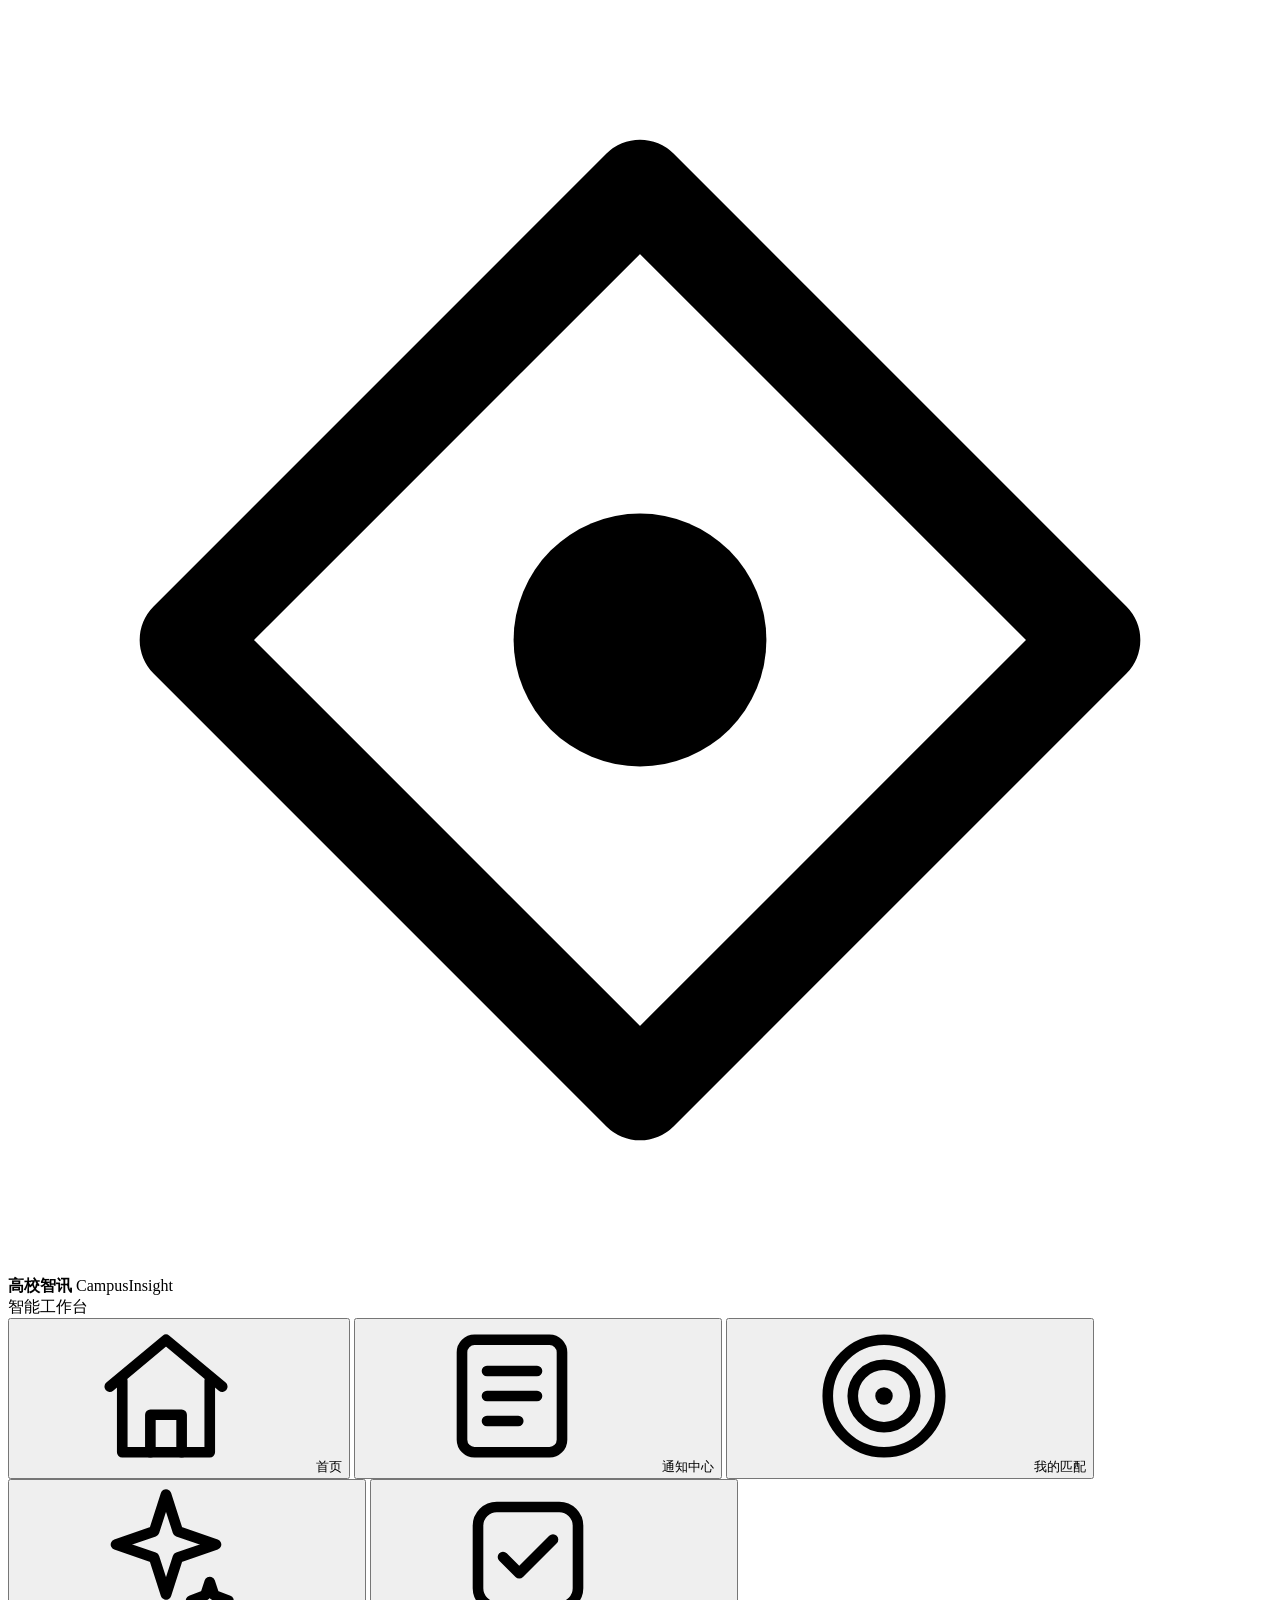
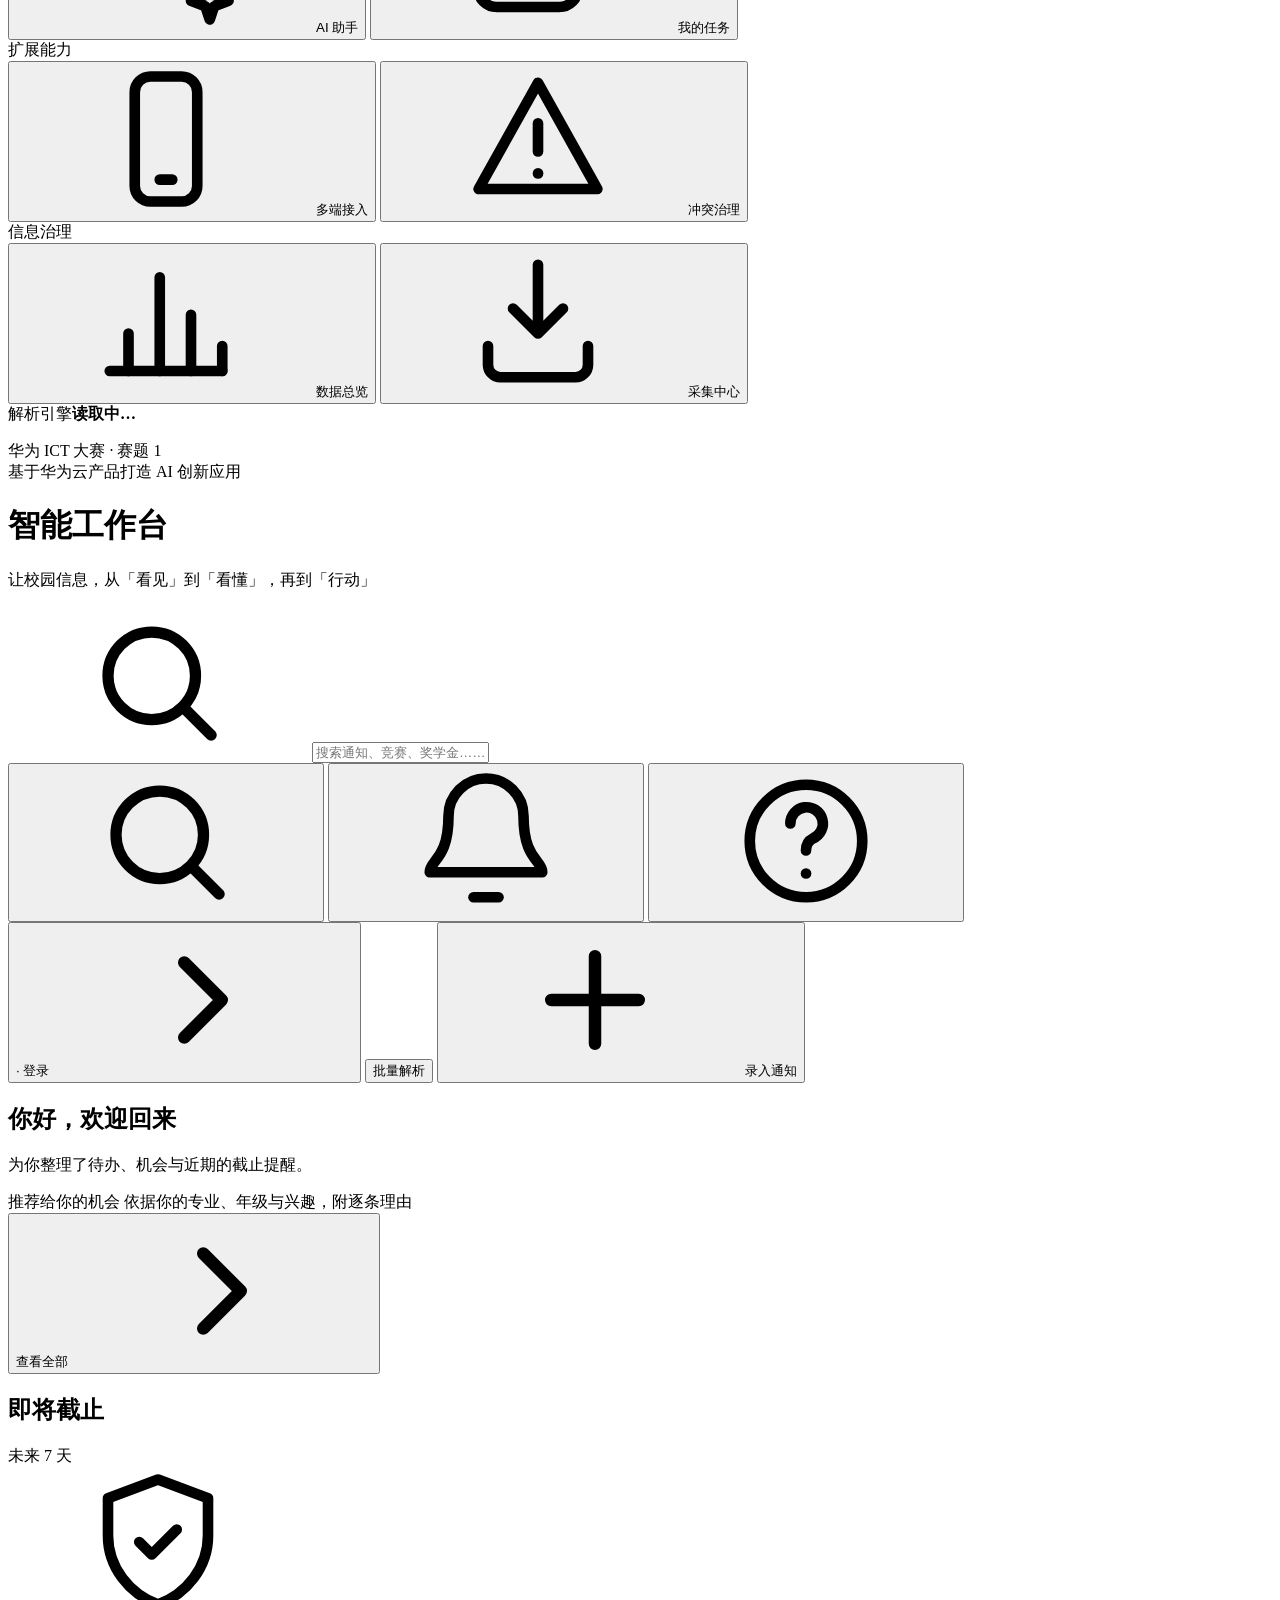
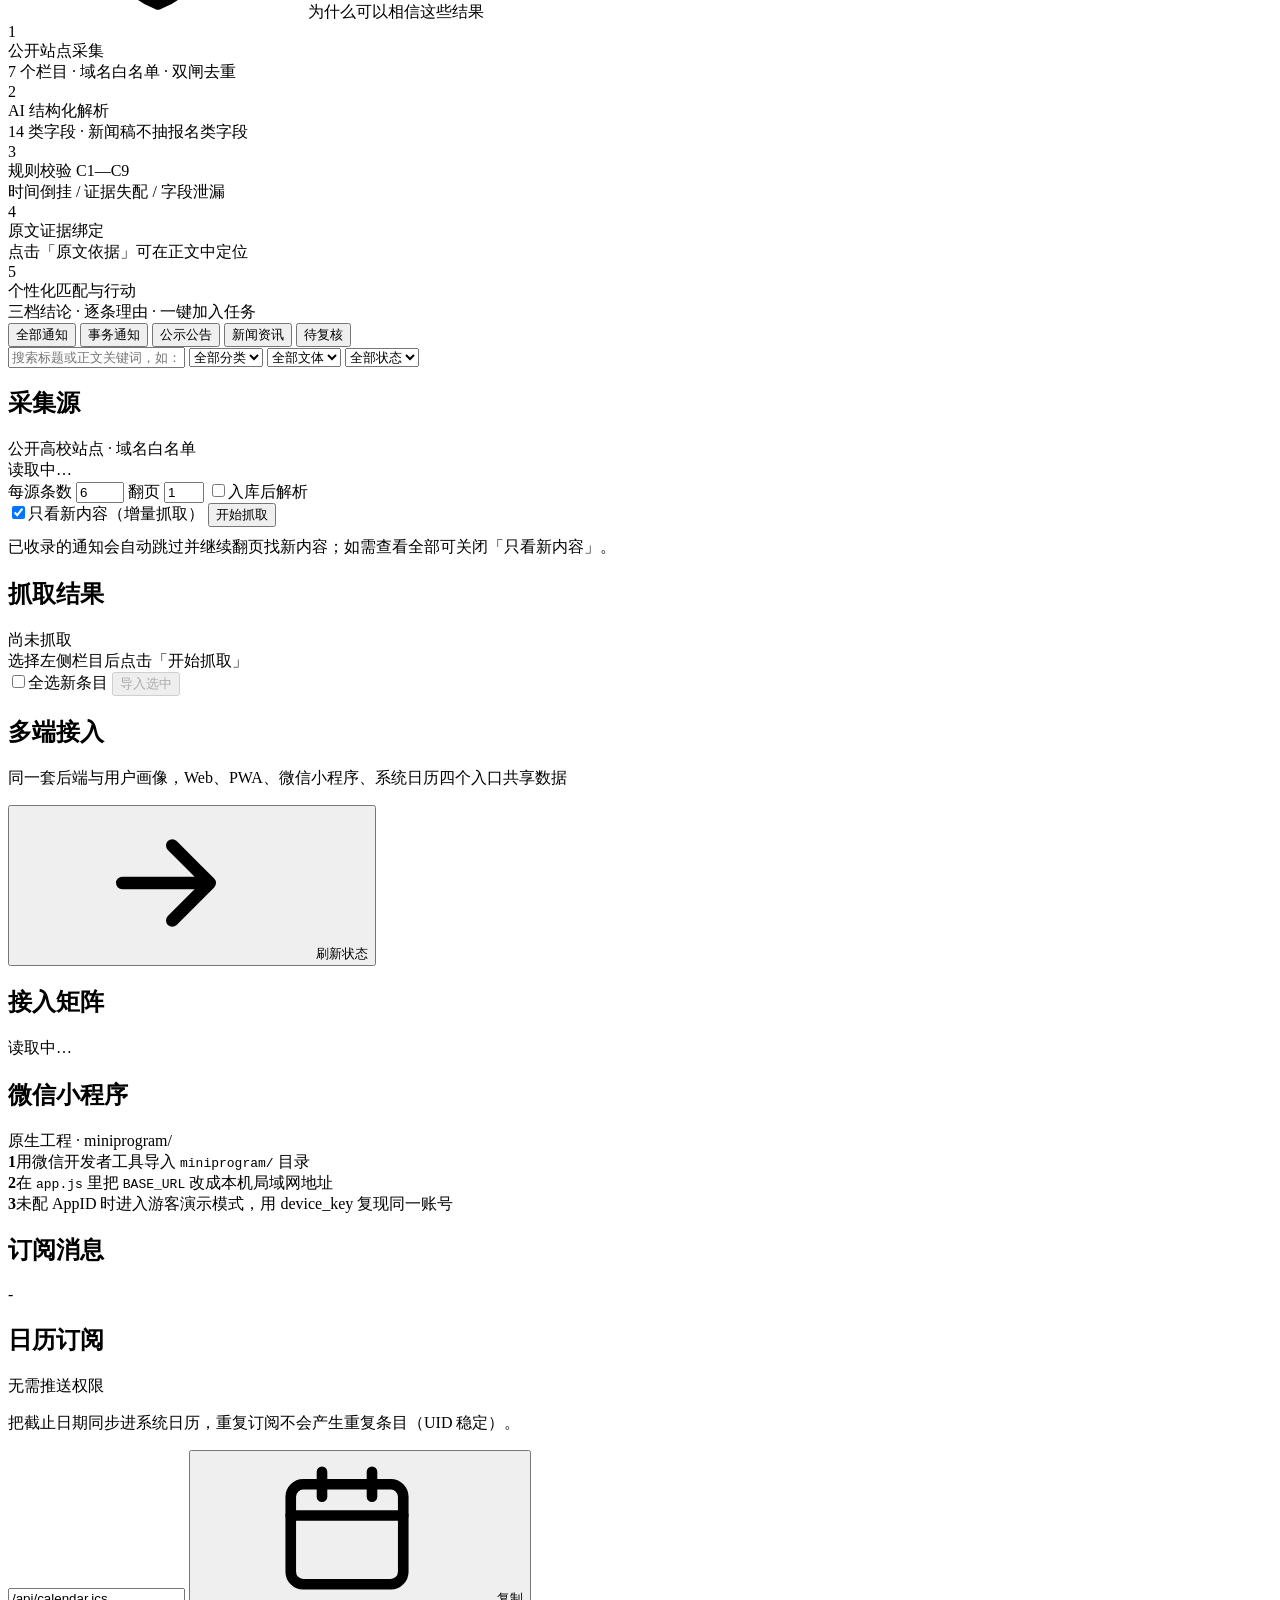
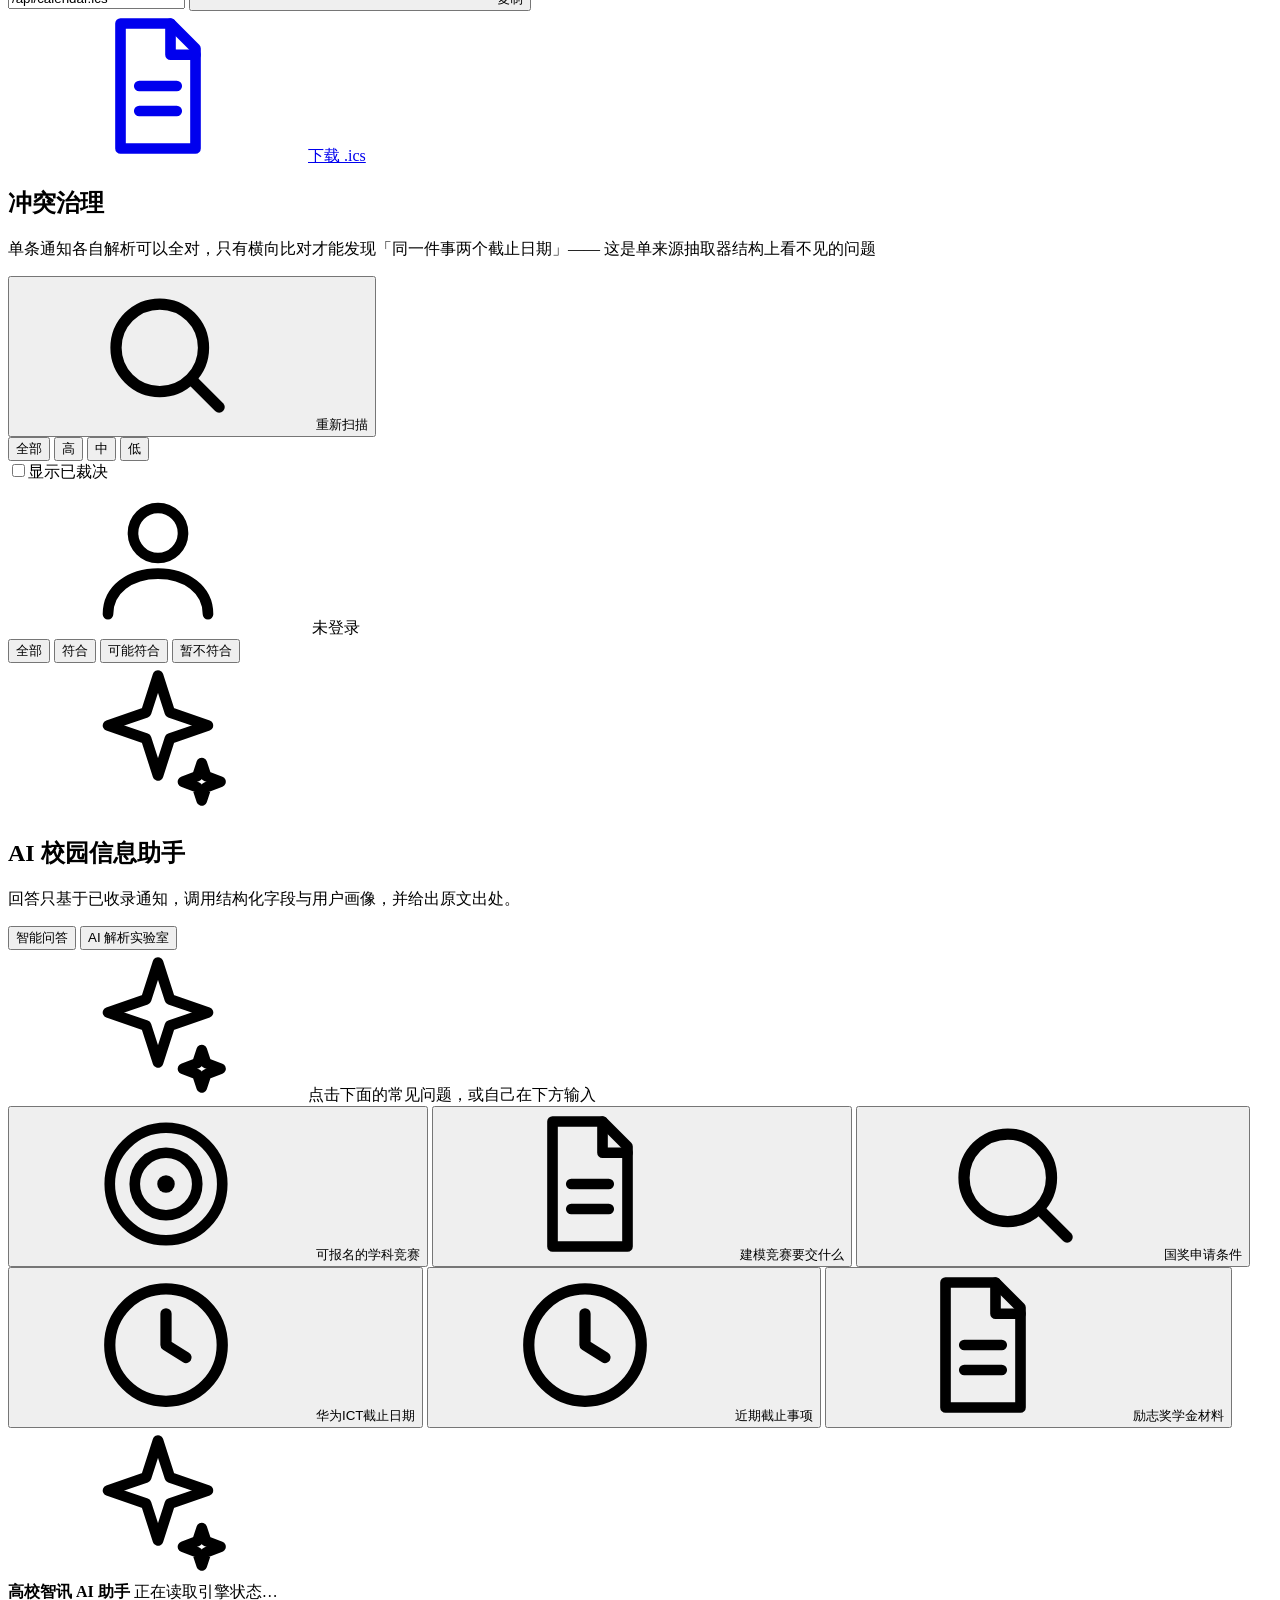
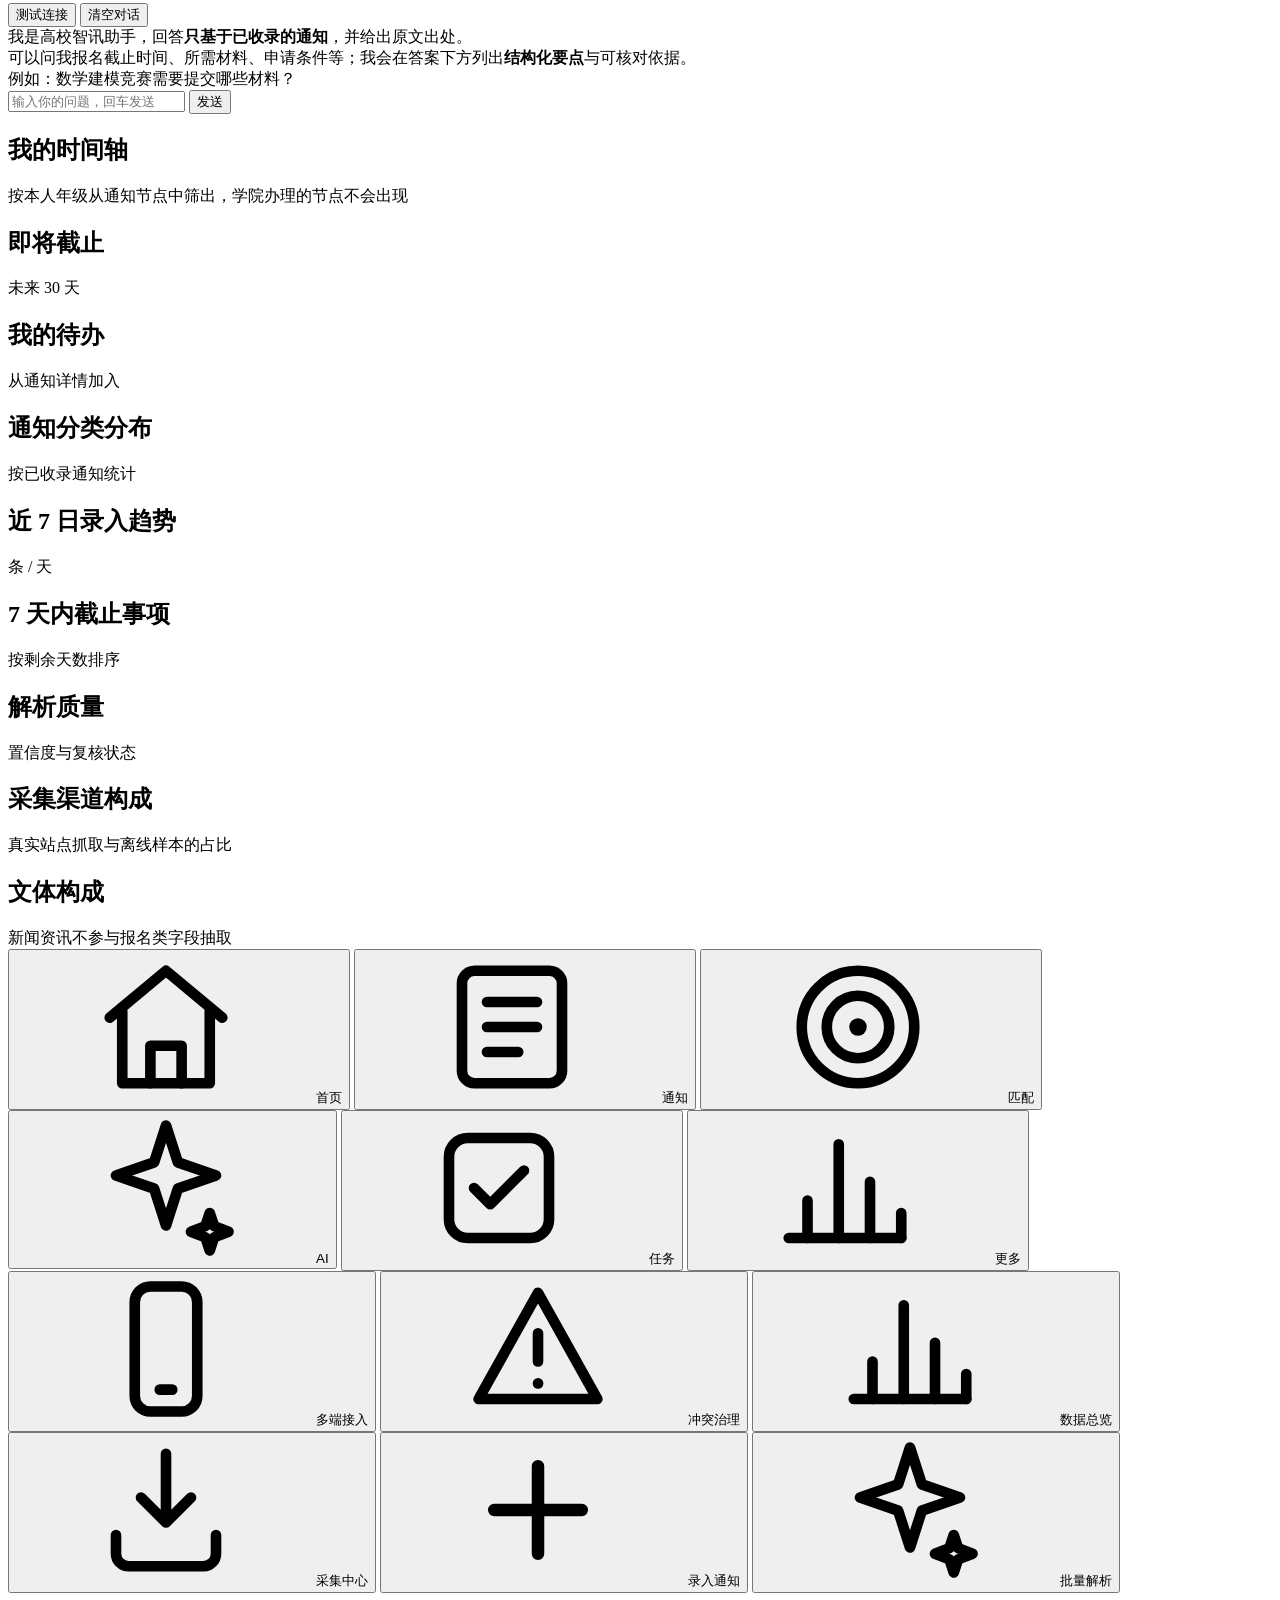
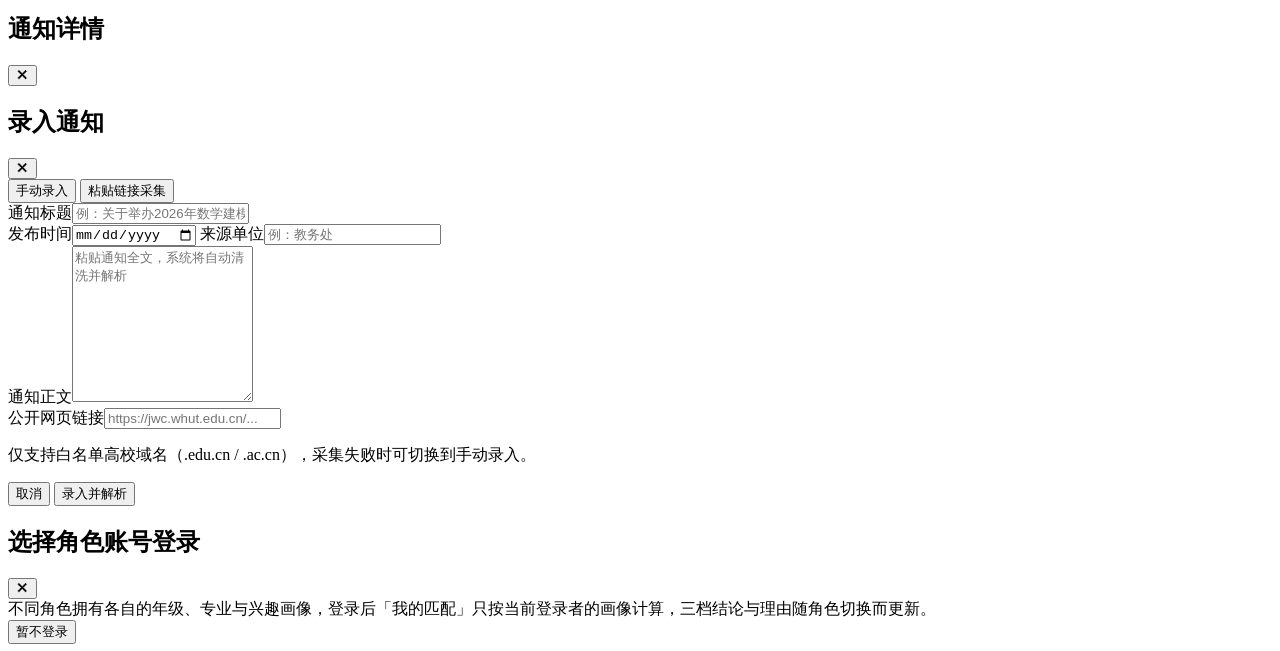
==== commit a41ef10d: "fix(ui): 取数失败统一为带重试的失败态，未登录不再借用他人数据" ====
--- a/app/templates/index.html
+++ b/app/templates/index.html
@@ -87,7 +87,7 @@
       </div>
 
       <div class="nav-group">
-        <div class="nav-group-title">多端接入</div>
+        <div class="nav-group-title">扩展能力</div>
         <button class="nav-item" data-view="mobile" title="多端接入">
           <span class="ico"><svg aria-hidden="true" focusable="false"><use href="#i-mobile"/></svg></span><span class="label">多端接入</span>
         </button>
